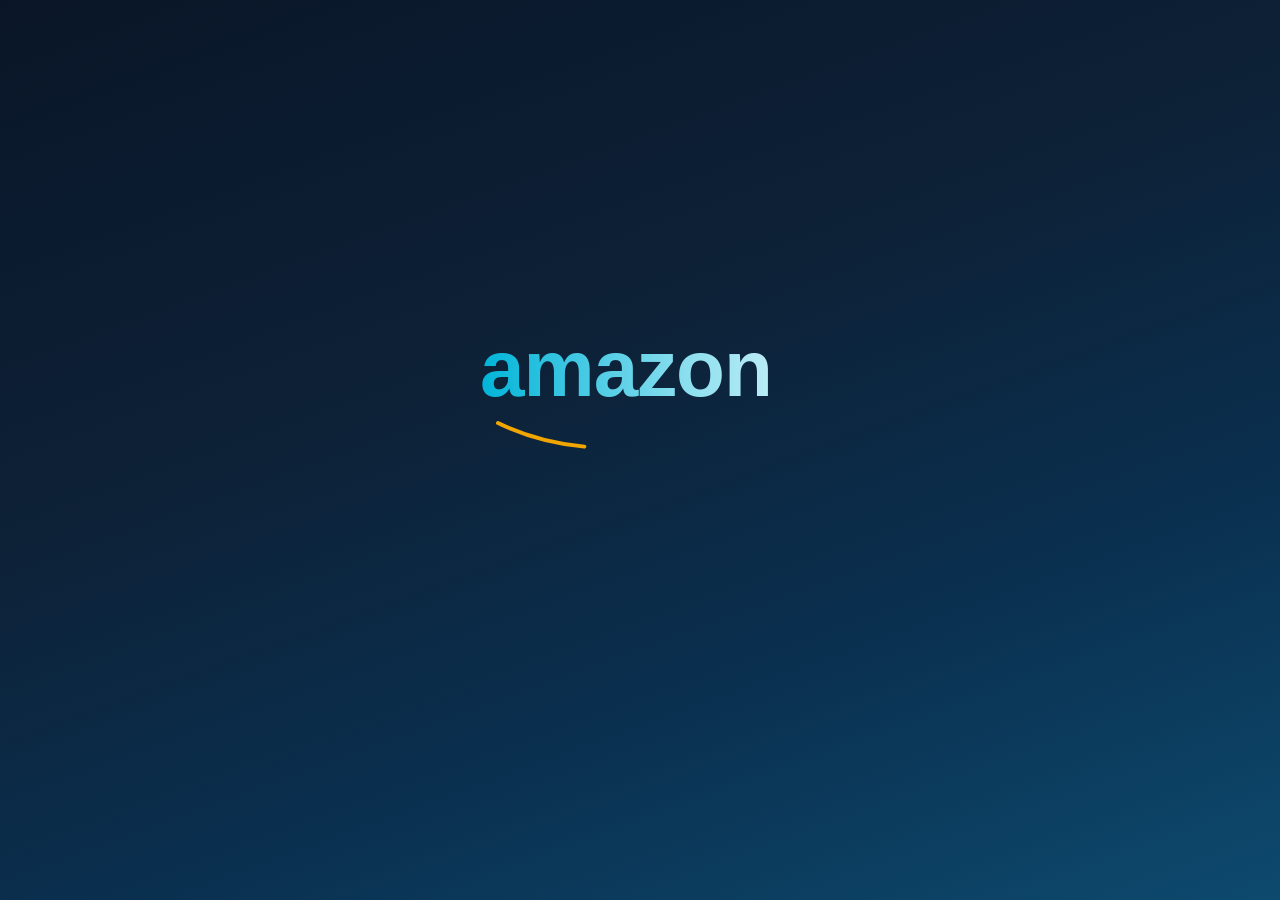
==== src/main/resources/templates/index.html @ 8004f673 "Jour 1 - page accueil logo anime" ====
<!DOCTYPE html>
<html xmlns:th="http://www.thymeleaf.org">
<head>
    <meta charset="UTF-8">
    <title>Amazon Prime</title>
    <style>
        * { margin: 0; padding: 0; box-sizing: border-box; }
        body {
            min-height: 100vh;
            background: linear-gradient(160deg, #0a1628 0%, #0d2137 40%, #0a3050 70%, #0d4a6e 100%);
            display: flex;
            flex-direction: column;
            align-items: center;
            justify-content: center;
            font-family: 'Helvetica Neue', Arial, sans-serif;
        }
        #brand {
            font-size: 80px;
            font-weight: 700;
            letter-spacing: -1px;
            background: linear-gradient(90deg, #00b4d8, #48cae4, #90e0ef, #caf0f8);
            -webkit-background-clip: text;
            -webkit-text-fill-color: transparent;
            opacity: 0;
            transition: opacity 0.4s;
        }
        #sub {
            font-size: 22px;
            font-weight: 300;
            letter-spacing: 8px;
            color: #48cae4;
            opacity: 0;
            margin-top: -6px;
            transition: opacity 0.4s;
        }
        #arc-svg { display: block; margin: 0 auto; overflow: visible; }
        #arc-path {
            stroke: #f0a500;
            stroke-width: 4;
            stroke-linecap: round;
            fill: none;
            stroke-dasharray: 320;
            stroke-dashoffset: 320;
        }
        #dot { fill: #f0a500; opacity: 0; }
        .highlight #brand {
            background: linear-gradient(90deg, #fff, #caf0f8, #fff);
            -webkit-background-clip: text;
            filter: brightness(1.4);
        }
        #nav {
            margin-top: 60px;
            display: flex;
            gap: 20px;
            opacity: 0;
            transition: opacity 0.6s;
        }
        #nav a {
            padding: 12px 32px;
            border-radius: 6px;
            text-decoration: none;
            font-size: 16px;
            font-weight: 500;
            transition: transform 0.2s;
        }
        #nav a:hover { transform: scale(1.05); }
        .btn-primary {
            background: #f0a500;
            color: #0a1628;
        }
        .btn-secondary {
            border: 1px solid #48cae4;
            color: #48cae4;
        }
    </style>
</head>
<body>
    <div id="logo-wrap">
        <div id="brand">amazon</div>
        <svg id="arc-svg" width="320" height="38" viewBox="0 0 320 38">
            <path id="arc-path" d="M 18 8 Q 80 38 160 32 Q 240 26 302 8"/>
            <circle id="dot" cx="302" cy="8" r="5"/>
        </svg>
        <div id="sub">prime video</div>
    </div>

    <div id="nav">
        <a href="/register" class="btn-primary">Commencer</a>
        <a href="/login" class="btn-secondary">Se connecter</a>
    </div>

    <script>
        const brand = document.getElementById('brand');
        const sub = document.getElementById('sub');
        const arc = document.getElementById('arc-path');
        const dot = document.getElementById('dot');
        const nav = document.getElementById('nav');
        const wrap = document.getElementById('logo-wrap');

        function playSnap() {
            try {
                const ctx = new (window.AudioContext || window.webkitAudioContext)();
                const buf = ctx.createBuffer(1, ctx.sampleRate * 0.12, ctx.sampleRate);
                const d = buf.getChannelData(0);
                for (let i = 0; i < d.length; i++) {
                    const t = i / ctx.sampleRate;
                    d[i] = (Math.random()*2-1) * Math.exp(-t*60) * (t < 0.005 ? t/0.005 : 1);
                }
                const src = ctx.createBufferSource();
                src.buffer = buf;
                const gain = ctx.createGain();
                gain.gain.setValueAtTime(0.6, 0);
                gain.gain.exponentialRampToValueAtTime(0.001, 0.12);
                src.connect(gain);
                gain.connect(ctx.destination);
                src.start();
            } catch(e) {}
        }

        function animate() {
            brand.style.opacity = '1';
            let start = null;
            const dur = 1600;
            function drawArc(ts) {
                if (!start) start = ts;
                const p = Math.min((ts - start) / dur, 1);
                const ease = p < 0.5 ? 2*p*p : -1+(4-2*p)*p;
                arc.style.strokeDashoffset = 320 * (1 - ease);
                if (p < 1) {
                    requestAnimationFrame(drawArc);
                } else {
                    arc.style.strokeDashoffset = 0;
                    dot.style.opacity = '1';
                    setTimeout(() => {
                        playSnap();
                        sub.style.opacity = '1';
                        nav.style.opacity = '1';
                        document.body.classList.add('highlight');
                        setTimeout(() => {
                            document.body.classList.remove('highlight');
                        }, 3000);
                    }, 200);
                }
            }
            requestAnimationFrame(drawArc);
        }

        setTimeout(animate, 600);
    </script>
</body>
</html>
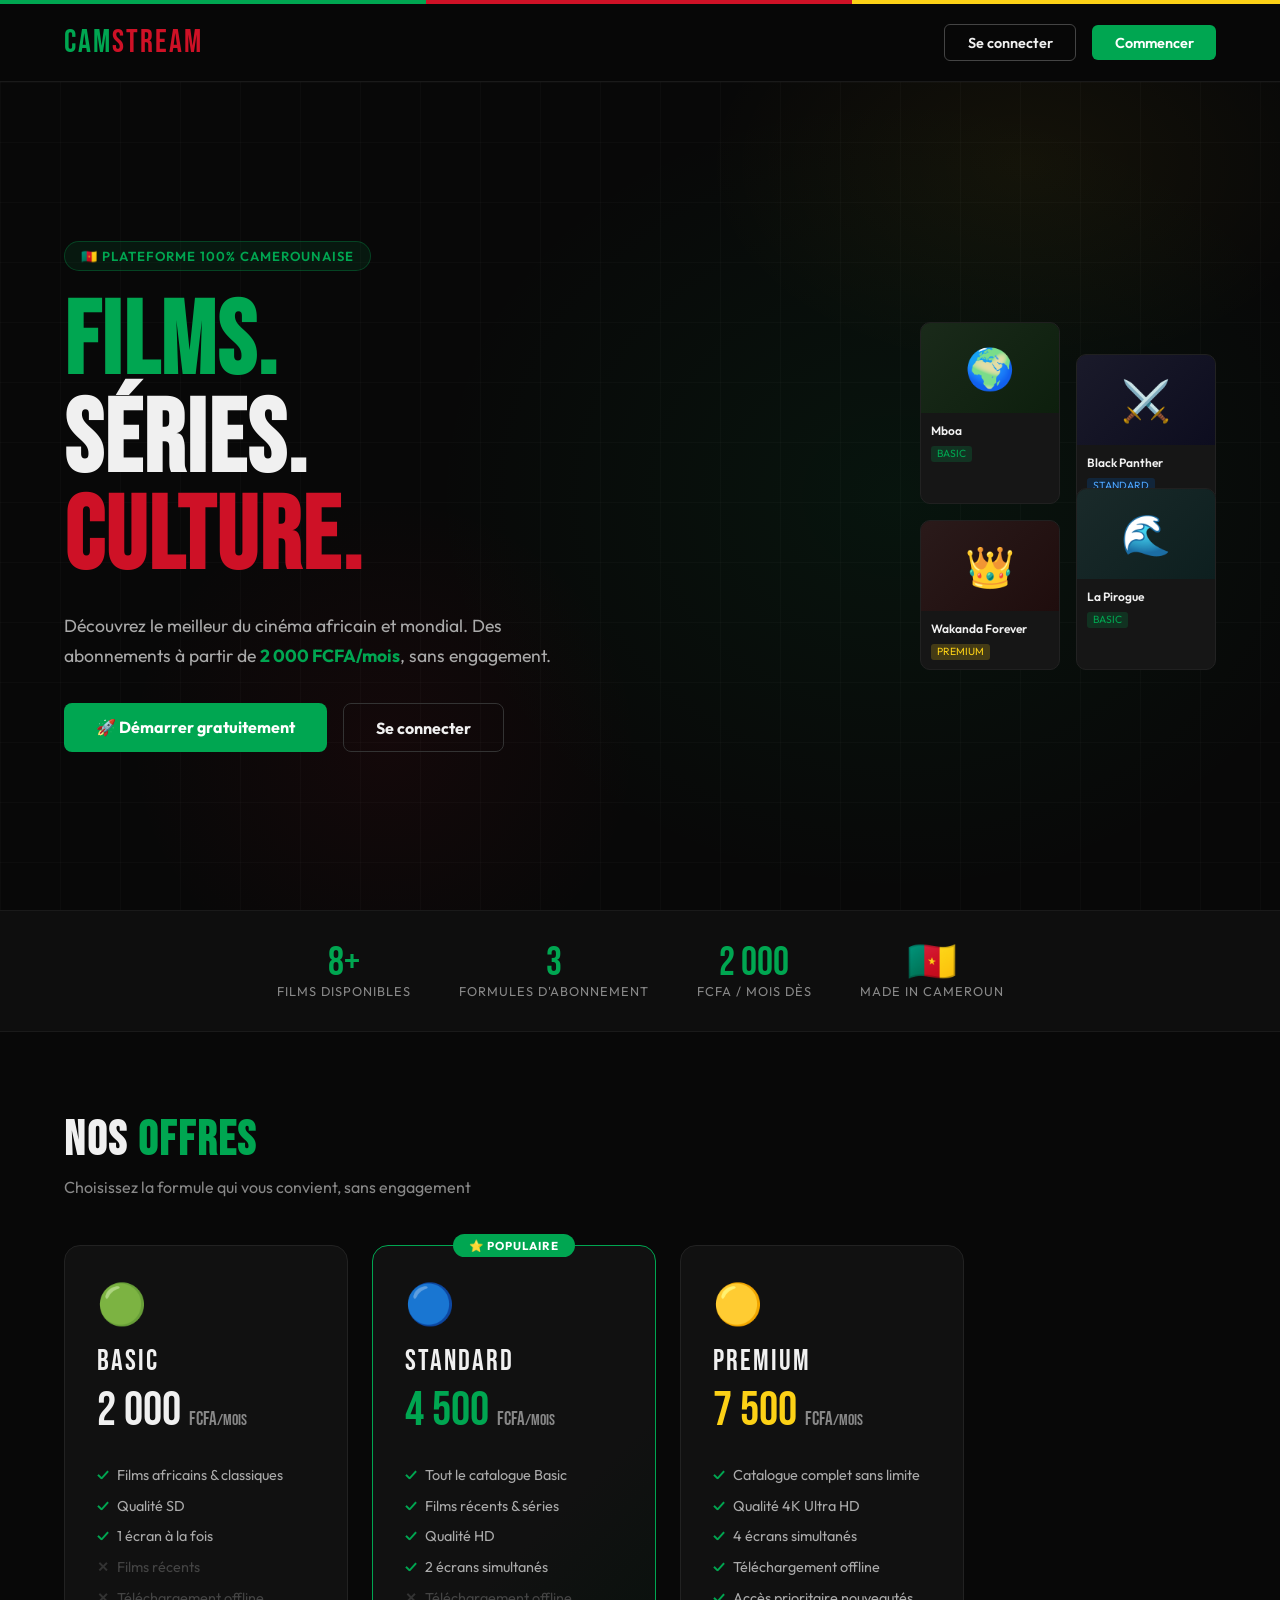
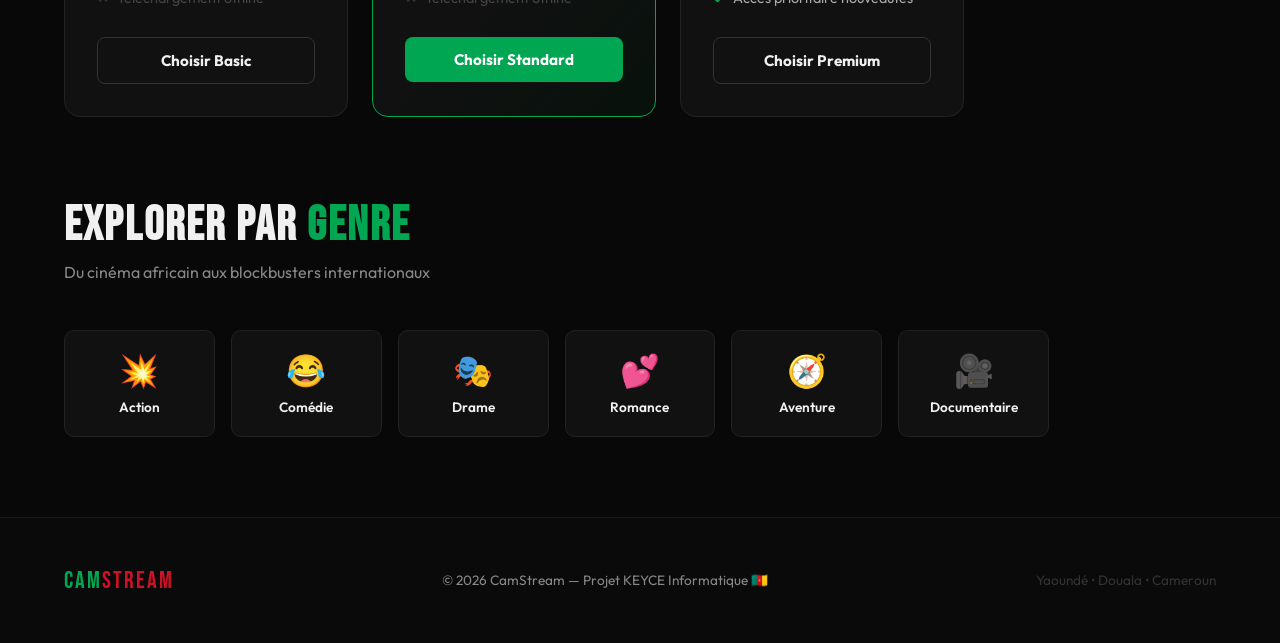
==== commit 6d4c53db: "Etape 7: index.html ameliorer" ====
--- a/src/main/resources/templates/index.html
+++ b/src/main/resources/templates/index.html
@@ -1,151 +1,530 @@
 <!DOCTYPE html>
-<html xmlns:th="http://www.thymeleaf.org">
+<html xmlns:th="http://www.thymeleaf.org" lang="fr">
 <head>
     <meta charset="UTF-8">
-    <title>Amazon Prime</title>
+    <meta name="viewport" content="width=device-width, initial-scale=1.0">
+    <title>CamStream — Le Streaming Camerounais</title>
+    <link href="https://fonts.googleapis.com/css2?family=Bebas+Neue&family=Outfit:wght@300;400;600;700&display=swap" rel="stylesheet">
     <style>
-        * { margin: 0; padding: 0; box-sizing: border-box; }
+        :root {
+            --vert:   #00a651;
+            --rouge:  #ce1126;
+            --jaune:  #fcd116;
+            --noir:   #080808;
+            --gris:   #111111;
+            --texte:  #f0f0f0;
+            --subtil: #888888;
+        }
+
+        * { margin:0; padding:0; box-sizing:border-box; }
+
         body {
-            min-height: 100vh;
-            background: linear-gradient(160deg, #0a1628 0%, #0d2137 40%, #0a3050 70%, #0d4a6e 100%);
-            display: flex;
-            flex-direction: column;
+            background: var(--noir);
+            color: var(--texte);
+            font-family: 'Outfit', sans-serif;
+            overflow-x: hidden;
+        }
+
+        /* ===== BARRE CAMEROUN EN HAUT ===== */
+        .flag-bar {
+            height: 4px;
+            background: linear-gradient(90deg, var(--vert) 33.3%, var(--rouge) 33.3%, var(--rouge) 66.6%, var(--jaune) 66.6%);
+        }
+
+        /* ===== NAVBAR ===== */
+        nav {
+            display: flex;
+            justify-content: space-between;
+            align-items: center;
+            padding: 1.2rem 5%;
+            background: rgba(8,8,8,0.95);
+            backdrop-filter: blur(10px);
+            position: sticky;
+            top: 0;
+            z-index: 100;
+            border-bottom: 1px solid #1a1a1a;
+        }
+        .logo {
+            font-family: 'Bebas Neue', sans-serif;
+            font-size: 2rem;
+            letter-spacing: 2px;
+            color: var(--texte);
+            text-decoration: none;
+        }
+        .logo span { color: var(--vert); }
+        .logo em { color: var(--rouge); font-style: normal; }
+        .nav-btns { display: flex; gap: 1rem; align-items: center; }
+        .btn {
+            padding: 0.55rem 1.4rem;
+            border-radius: 6px;
+            font-size: 0.9rem;
+            font-weight: 600;
+            text-decoration: none;
+            transition: all 0.2s;
+            cursor: pointer;
+            border: none;
+            font-family: 'Outfit', sans-serif;
+        }
+        .btn-outline {
+            border: 1.5px solid #444;
+            color: var(--texte);
+            background: transparent;
+        }
+        .btn-outline:hover { border-color: var(--vert); color: var(--vert); }
+        .btn-green {
+            background: var(--vert);
+            color: white;
+        }
+        .btn-green:hover { background: #00c060; transform: translateY(-1px); }
+
+        /* ===== HERO ===== */
+        .hero {
+            min-height: 92vh;
+            display: flex;
+            align-items: center;
+            padding: 4rem 5%;
+            position: relative;
+            overflow: hidden;
+        }
+        .hero-bg {
+            position: absolute;
+            inset: 0;
+            background:
+                radial-gradient(ellipse 60% 80% at 70% 50%, rgba(0,166,81,0.08) 0%, transparent 60%),
+                radial-gradient(ellipse 40% 60% at 30% 80%, rgba(206,17,38,0.06) 0%, transparent 50%),
+                radial-gradient(ellipse 50% 50% at 80% 10%, rgba(252,209,22,0.05) 0%, transparent 50%);
+        }
+        /* grille de fond subtile */
+        .hero-bg::after {
+            content: '';
+            position: absolute;
+            inset: 0;
+            background-image:
+                linear-gradient(rgba(255,255,255,0.02) 1px, transparent 1px),
+                linear-gradient(90deg, rgba(255,255,255,0.02) 1px, transparent 1px);
+            background-size: 60px 60px;
+        }
+        .hero-content {
+            position: relative;
+            z-index: 2;
+            max-width: 650px;
+        }
+        .hero-badge {
+            display: inline-flex;
+            align-items: center;
+            gap: 0.5rem;
+            background: rgba(0,166,81,0.1);
+            border: 1px solid rgba(0,166,81,0.3);
+            color: var(--vert);
+            padding: 0.4rem 1rem;
+            border-radius: 20px;
+            font-size: 0.82rem;
+            font-weight: 600;
+            letter-spacing: 1px;
+            text-transform: uppercase;
+            margin-bottom: 1.5rem;
+            animation: fadeUp 0.6s ease both;
+        }
+        .hero h1 {
+            font-family: 'Bebas Neue', sans-serif;
+            font-size: clamp(3.5rem, 8vw, 6.5rem);
+            line-height: 0.95;
+            letter-spacing: 2px;
+            margin-bottom: 1.5rem;
+            animation: fadeUp 0.6s 0.1s ease both;
+        }
+        .hero h1 .line-vert  { color: var(--vert); display: block; }
+        .hero h1 .line-blanc { color: var(--texte); display: block; }
+        .hero h1 .line-rouge { color: var(--rouge); display: block; }
+        .hero-desc {
+            font-size: 1.1rem;
+            color: #aaa;
+            line-height: 1.7;
+            margin-bottom: 2rem;
+            max-width: 500px;
+            animation: fadeUp 0.6s 0.2s ease both;
+        }
+        .hero-cta {
+            display: flex;
+            gap: 1rem;
+            flex-wrap: wrap;
+            animation: fadeUp 0.6s 0.3s ease both;
+        }
+        .btn-hero {
+            padding: 0.85rem 2rem;
+            font-size: 1rem;
+            font-weight: 700;
+            border-radius: 8px;
+            text-decoration: none;
+            transition: all 0.2s;
+            border: none;
+            cursor: pointer;
+            font-family: 'Outfit', sans-serif;
+        }
+        .btn-hero-primary {
+            background: var(--vert);
+            color: white;
+        }
+        .btn-hero-primary:hover { background: #00c060; transform: translateY(-2px); box-shadow: 0 8px 24px rgba(0,166,81,0.3); }
+        .btn-hero-secondary {
+            background: transparent;
+            color: var(--texte);
+            border: 1.5px solid #333;
+        }
+        .btn-hero-secondary:hover { border-color: #fff; transform: translateY(-2px); }
+
+        /* films flottants côté droit */
+        .hero-films {
+            position: absolute;
+            right: 5%;
+            top: 50%;
+            transform: translateY(-50%);
+            display: grid;
+            grid-template-columns: 1fr 1fr;
+            gap: 1rem;
+            z-index: 2;
+            animation: fadeLeft 0.8s 0.4s ease both;
+        }
+        @media (max-width: 900px) { .hero-films { display: none; } }
+        .mini-card {
+            width: 140px;
+            background: #161616;
+            border-radius: 10px;
+            overflow: hidden;
+            border: 1px solid #222;
+            transition: transform 0.2s;
+        }
+        .mini-card:hover { transform: scale(1.04); }
+        .mini-card:nth-child(2) { margin-top: 2rem; }
+        .mini-card:nth-child(4) { margin-top: -2rem; }
+        .mini-poster {
+            height: 90px;
+            display: flex;
             align-items: center;
             justify-content: center;
-            font-family: 'Helvetica Neue', Arial, sans-serif;
-        }
-        #brand {
-            font-size: 80px;
+            font-size: 2.5rem;
+        }
+        .mini-info { padding: 0.6rem; }
+        .mini-title { font-size: 0.75rem; font-weight: 600; margin-bottom: 0.2rem; white-space: nowrap; overflow: hidden; text-overflow: ellipsis; }
+        .mini-badge { font-size: 0.65rem; padding: 0.1rem 0.4rem; border-radius: 3px; display: inline-block; }
+        .badge-basic    { background: rgba(0,166,81,0.2);  color: var(--vert); }
+        .badge-standard { background: rgba(0,102,204,0.2); color: #4da6ff; }
+        .badge-premium  { background: rgba(252,209,22,0.2);color: var(--jaune); }
+
+        /* ===== STATS ===== */
+        .stats {
+            display: flex;
+            gap: 3rem;
+            padding: 2rem 5%;
+            background: #0e0e0e;
+            border-top: 1px solid #1a1a1a;
+            border-bottom: 1px solid #1a1a1a;
+            flex-wrap: wrap;
+            justify-content: center;
+        }
+        .stat { text-align: center; }
+        .stat-num {
+            font-family: 'Bebas Neue', sans-serif;
+            font-size: 2.5rem;
+            color: var(--vert);
+            line-height: 1;
+        }
+        .stat-label { font-size: 0.8rem; color: var(--subtil); text-transform: uppercase; letter-spacing: 1px; }
+
+        /* ===== OFFRES ===== */
+        .section { padding: 5rem 5%; }
+        .section-title {
+            font-family: 'Bebas Neue', sans-serif;
+            font-size: 3rem;
+            letter-spacing: 2px;
+            margin-bottom: 0.5rem;
+        }
+        .section-title span { color: var(--vert); }
+        .section-sub { color: var(--subtil); margin-bottom: 3rem; font-size: 1rem; }
+
+        .offres-grid {
+            display: grid;
+            grid-template-columns: repeat(auto-fit, minmax(260px, 1fr));
+            gap: 1.5rem;
+            max-width: 900px;
+        }
+        .offre-card {
+            background: #111;
+            border: 1px solid #222;
+            border-radius: 16px;
+            padding: 2rem;
+            position: relative;
+            transition: transform 0.2s, border-color 0.2s;
+        }
+        .offre-card:hover { transform: translateY(-6px); }
+        .offre-card.populaire {
+            border-color: var(--vert);
+            background: linear-gradient(135deg, #111 60%, rgba(0,166,81,0.06));
+        }
+        .pop-badge {
+            position: absolute;
+            top: -12px;
+            left: 50%;
+            transform: translateX(-50%);
+            background: var(--vert);
+            color: white;
+            font-size: 0.72rem;
             font-weight: 700;
-            letter-spacing: -1px;
-            background: linear-gradient(90deg, #00b4d8, #48cae4, #90e0ef, #caf0f8);
-            -webkit-background-clip: text;
-            -webkit-text-fill-color: transparent;
-            opacity: 0;
-            transition: opacity 0.4s;
-        }
-        #sub {
-            font-size: 22px;
-            font-weight: 300;
-            letter-spacing: 8px;
-            color: #48cae4;
-            opacity: 0;
-            margin-top: -6px;
-            transition: opacity 0.4s;
-        }
-        #arc-svg { display: block; margin: 0 auto; overflow: visible; }
-        #arc-path {
-            stroke: #f0a500;
-            stroke-width: 4;
-            stroke-linecap: round;
-            fill: none;
-            stroke-dasharray: 320;
-            stroke-dashoffset: 320;
-        }
-        #dot { fill: #f0a500; opacity: 0; }
-        .highlight #brand {
-            background: linear-gradient(90deg, #fff, #caf0f8, #fff);
-            -webkit-background-clip: text;
-            filter: brightness(1.4);
-        }
-        #nav {
-            margin-top: 60px;
-            display: flex;
-            gap: 20px;
-            opacity: 0;
-            transition: opacity 0.6s;
-        }
-        #nav a {
-            padding: 12px 32px;
-            border-radius: 6px;
+            padding: 0.25rem 1rem;
+            border-radius: 20px;
+            letter-spacing: 1px;
+            text-transform: uppercase;
+        }
+        .offre-icon { font-size: 2.5rem; margin-bottom: 1rem; }
+        .offre-nom { font-family: 'Bebas Neue', sans-serif; font-size: 1.8rem; letter-spacing: 2px; }
+        .offre-prix {
+            font-family: 'Bebas Neue', sans-serif;
+            font-size: 3rem;
+            line-height: 1;
+            margin: 0.5rem 0;
+        }
+        .offre-prix .devise { font-size: 1.2rem; color: var(--subtil); }
+        .offre-prix .periode { font-size: 1rem; color: var(--subtil); }
+        .offre-features { list-style: none; margin: 1.5rem 0; }
+        .offre-features li {
+            padding: 0.4rem 0;
+            color: #aaa;
+            font-size: 0.9rem;
+            display: flex;
+            align-items: center;
+            gap: 0.5rem;
+        }
+        .offre-features li::before { content: "✓"; color: var(--vert); font-weight: bold; }
+        .offre-features li.off { color: #444; }
+        .offre-features li.off::before { content: "✕"; color: #333; }
+        .offre-btn {
+            display: block;
+            text-align: center;
+            padding: 0.8rem;
+            border-radius: 8px;
             text-decoration: none;
-            font-size: 16px;
-            font-weight: 500;
-            transition: transform 0.2s;
-        }
-        #nav a:hover { transform: scale(1.05); }
-        .btn-primary {
-            background: #f0a500;
-            color: #0a1628;
-        }
-        .btn-secondary {
-            border: 1px solid #48cae4;
-            color: #48cae4;
+            font-weight: 700;
+            font-size: 0.95rem;
+            transition: all 0.2s;
+        }
+        .offre-btn-green { background: var(--vert); color: white; }
+        .offre-btn-green:hover { background: #00c060; }
+        .offre-btn-outline { border: 1.5px solid #333; color: var(--texte); }
+        .offre-btn-outline:hover { border-color: var(--vert); color: var(--vert); }
+
+        /* ===== GENRES ===== */
+        .genres { padding: 0 5% 5rem; }
+        .genres-grid {
+            display: grid;
+            grid-template-columns: repeat(auto-fill, minmax(140px, 1fr));
+            gap: 1rem;
+        }
+        .genre-pill {
+            background: #111;
+            border: 1px solid #222;
+            border-radius: 10px;
+            padding: 1.2rem;
+            text-align: center;
+            text-decoration: none;
+            color: var(--texte);
+            transition: all 0.2s;
+        }
+        .genre-pill:hover { border-color: var(--vert); background: rgba(0,166,81,0.08); }
+        .genre-pill .genre-icon { font-size: 2rem; display: block; margin-bottom: 0.4rem; }
+        .genre-pill .genre-nom  { font-size: 0.85rem; font-weight: 600; }
+
+        /* ===== FOOTER ===== */
+        footer {
+            background: #0a0a0a;
+            border-top: 1px solid #1a1a1a;
+            padding: 3rem 5%;
+            display: flex;
+            justify-content: space-between;
+            align-items: center;
+            flex-wrap: wrap;
+            gap: 1rem;
+        }
+        footer .logo { font-size: 1.5rem; }
+        footer p { color: var(--subtil); font-size: 0.85rem; }
+
+        /* ===== ANIMATIONS ===== */
+        @keyframes fadeUp {
+            from { opacity: 0; transform: translateY(24px); }
+            to   { opacity: 1; transform: translateY(0); }
+        }
+        @keyframes fadeLeft {
+            from { opacity: 0; transform: translateY(-50%) translateX(30px); }
+            to   { opacity: 1; transform: translateY(-50%) translateX(0); }
         }
     </style>
 </head>
 <body>
-    <div id="logo-wrap">
-        <div id="brand">amazon</div>
-        <svg id="arc-svg" width="320" height="38" viewBox="0 0 320 38">
-            <path id="arc-path" d="M 18 8 Q 80 38 160 32 Q 240 26 302 8"/>
-            <circle id="dot" cx="302" cy="8" r="5"/>
-        </svg>
-        <div id="sub">prime video</div>
-    </div>
-
-    <div id="nav">
-        <a href="/register" class="btn-primary">Commencer</a>
-        <a href="/login" class="btn-secondary">Se connecter</a>
-    </div>
-
-    <script>
-        const brand = document.getElementById('brand');
-        const sub = document.getElementById('sub');
-        const arc = document.getElementById('arc-path');
-        const dot = document.getElementById('dot');
-        const nav = document.getElementById('nav');
-        const wrap = document.getElementById('logo-wrap');
-
-        function playSnap() {
-            try {
-                const ctx = new (window.AudioContext || window.webkitAudioContext)();
-                const buf = ctx.createBuffer(1, ctx.sampleRate * 0.12, ctx.sampleRate);
-                const d = buf.getChannelData(0);
-                for (let i = 0; i < d.length; i++) {
-                    const t = i / ctx.sampleRate;
-                    d[i] = (Math.random()*2-1) * Math.exp(-t*60) * (t < 0.005 ? t/0.005 : 1);
-                }
-                const src = ctx.createBufferSource();
-                src.buffer = buf;
-                const gain = ctx.createGain();
-                gain.gain.setValueAtTime(0.6, 0);
-                gain.gain.exponentialRampToValueAtTime(0.001, 0.12);
-                src.connect(gain);
-                gain.connect(ctx.destination);
-                src.start();
-            } catch(e) {}
-        }
-
-        function animate() {
-            brand.style.opacity = '1';
-            let start = null;
-            const dur = 1600;
-            function drawArc(ts) {
-                if (!start) start = ts;
-                const p = Math.min((ts - start) / dur, 1);
-                const ease = p < 0.5 ? 2*p*p : -1+(4-2*p)*p;
-                arc.style.strokeDashoffset = 320 * (1 - ease);
-                if (p < 1) {
-                    requestAnimationFrame(drawArc);
-                } else {
-                    arc.style.strokeDashoffset = 0;
-                    dot.style.opacity = '1';
-                    setTimeout(() => {
-                        playSnap();
-                        sub.style.opacity = '1';
-                        nav.style.opacity = '1';
-                        document.body.classList.add('highlight');
-                        setTimeout(() => {
-                            document.body.classList.remove('highlight');
-                        }, 3000);
-                    }, 200);
-                }
-            }
-            requestAnimationFrame(drawArc);
-        }
-
-        setTimeout(animate, 600);
-    </script>
+
+<div class="flag-bar"></div>
+
+<!-- NAVBAR -->
+<nav>
+    <a class="logo" href="#"><span>Cam</span><em>Stream</em></a>
+    <div class="nav-btns">
+        <a href="/login"    class="btn btn-outline">Se connecter</a>
+        <a href="/register" class="btn btn-green">Commencer</a>
+    </div>
+</nav>
+
+<!-- HERO -->
+<section class="hero">
+    <div class="hero-bg"></div>
+    <div class="hero-content">
+        <div class="hero-badge">🇨🇲 Plateforme 100% Camerounaise</div>
+        <h1>
+            <span class="line-vert">Films.</span>
+            <span class="line-blanc">Séries.</span>
+            <span class="line-rouge">Culture.</span>
+        </h1>
+        <p class="hero-desc">
+            Découvrez le meilleur du cinéma africain et mondial. 
+            Des abonnements à partir de <strong style="color:var(--vert)">2 000 FCFA/mois</strong>, 
+            sans engagement.
+        </p>
+        <div class="hero-cta">
+            <a href="/register" class="btn-hero btn-hero-primary">🚀 Démarrer gratuitement</a>
+            <a href="/login"    class="btn-hero btn-hero-secondary">Se connecter</a>
+        </div>
+    </div>
+
+    <!-- Mini cards films -->
+    <div class="hero-films">
+        <div class="mini-card">
+            <div class="mini-poster" style="background:linear-gradient(135deg,#1a2a1a,#0d1f0d);">🌍</div>
+            <div class="mini-info">
+                <div class="mini-title">Mboa</div>
+                <span class="mini-badge badge-basic">BASIC</span>
+            </div>
+        </div>
+        <div class="mini-card">
+            <div class="mini-poster" style="background:linear-gradient(135deg,#1a1a2a,#0d0d1f);">⚔️</div>
+            <div class="mini-info">
+                <div class="mini-title">Black Panther</div>
+                <span class="mini-badge badge-standard">STANDARD</span>
+            </div>
+        </div>
+        <div class="mini-card">
+            <div class="mini-poster" style="background:linear-gradient(135deg,#2a1a1a,#1f0d0d);">👑</div>
+            <div class="mini-info">
+                <div class="mini-title">Wakanda Forever</div>
+                <span class="mini-badge badge-premium">PREMIUM</span>
+            </div>
+        </div>
+        <div class="mini-card">
+            <div class="mini-poster" style="background:linear-gradient(135deg,#1a2a2a,#0d1f1f);">🌊</div>
+            <div class="mini-info">
+                <div class="mini-title">La Pirogue</div>
+                <span class="mini-badge badge-basic">BASIC</span>
+            </div>
+        </div>
+    </div>
+</section>
+
+<!-- STATS -->
+<div class="stats">
+    <div class="stat">
+        <div class="stat-num">8+</div>
+        <div class="stat-label">Films disponibles</div>
+    </div>
+    <div class="stat">
+        <div class="stat-num">3</div>
+        <div class="stat-label">Formules d'abonnement</div>
+    </div>
+    <div class="stat">
+        <div class="stat-num">2 000</div>
+        <div class="stat-label">FCFA / mois dès</div>
+    </div>
+    <div class="stat">
+        <div class="stat-num">🇨🇲</div>
+        <div class="stat-label">Made in Cameroun</div>
+    </div>
+</div>
+
+<!-- OFFRES -->
+<section class="section">
+    <h2 class="section-title">Nos <span>Offres</span></h2>
+    <p class="section-sub">Choisissez la formule qui vous convient, sans engagement</p>
+
+    <div class="offres-grid">
+        <!-- BASIC -->
+        <div class="offre-card">
+            <div class="offre-icon">🟢</div>
+            <div class="offre-nom">Basic</div>
+            <div class="offre-prix">
+                2 000 <span class="devise">FCFA</span><span class="periode">/mois</span>
+            </div>
+            <ul class="offre-features">
+                <li>Films africains & classiques</li>
+                <li>Qualité SD</li>
+                <li>1 écran à la fois</li>
+                <li class="off">Films récents</li>
+                <li class="off">Téléchargement offline</li>
+            </ul>
+            <a href="/register" class="offre-btn offre-btn-outline">Choisir Basic</a>
+        </div>
+
+        <!-- STANDARD -->
+        <div class="offre-card populaire">
+            <div class="pop-badge">⭐ Populaire</div>
+            <div class="offre-icon">🔵</div>
+            <div class="offre-nom">Standard</div>
+            <div class="offre-prix" style="color:var(--vert)">
+                4 500 <span class="devise">FCFA</span><span class="periode">/mois</span>
+            </div>
+            <ul class="offre-features">
+                <li>Tout le catalogue Basic</li>
+                <li>Films récents & séries</li>
+                <li>Qualité HD</li>
+                <li>2 écrans simultanés</li>
+                <li class="off">Téléchargement offline</li>
+            </ul>
+            <a href="/register" class="offre-btn offre-btn-green">Choisir Standard</a>
+        </div>
+
+        <!-- PREMIUM -->
+        <div class="offre-card">
+            <div class="offre-icon">🟡</div>
+            <div class="offre-nom">Premium</div>
+            <div class="offre-prix" style="color:var(--jaune)">
+                7 500 <span class="devise">FCFA</span><span class="periode">/mois</span>
+            </div>
+            <ul class="offre-features">
+                <li>Catalogue complet sans limite</li>
+                <li>Qualité 4K Ultra HD</li>
+                <li>4 écrans simultanés</li>
+                <li>Téléchargement offline</li>
+                <li>Accès prioritaire nouveautés</li>
+            </ul>
+            <a href="/register" class="offre-btn offre-btn-outline">Choisir Premium</a>
+        </div>
+    </div>
+</section>
+
+<!-- GENRES -->
+<section class="genres">
+    <h2 class="section-title">Explorer par <span>Genre</span></h2>
+    <p class="section-sub">Du cinéma africain aux blockbusters internationaux</p>
+    <div class="genres-grid">
+        <a href="/login" class="genre-pill"><span class="genre-icon">💥</span><span class="genre-nom">Action</span></a>
+        <a href="/login" class="genre-pill"><span class="genre-icon">😂</span><span class="genre-nom">Comédie</span></a>
+        <a href="/login" class="genre-pill"><span class="genre-icon">🎭</span><span class="genre-nom">Drame</span></a>
+        <a href="/login" class="genre-pill"><span class="genre-icon">💕</span><span class="genre-nom">Romance</span></a>
+        <a href="/login" class="genre-pill"><span class="genre-icon">🧭</span><span class="genre-nom">Aventure</span></a>
+        <a href="/login" class="genre-pill"><span class="genre-icon">🎥</span><span class="genre-nom">Documentaire</span></a>
+    </div>
+</section>
+
+<!-- FOOTER -->
+<footer>
+    <a class="logo" href="#"><span>Cam</span><em>Stream</em></a>
+    <p>© 2026 CamStream — Projet KEYCE Informatique 🇨🇲</p>
+    <p style="color:#333;">Yaoundé • Douala • Cameroun</p>
+</footer>
+
 </body>
 </html>
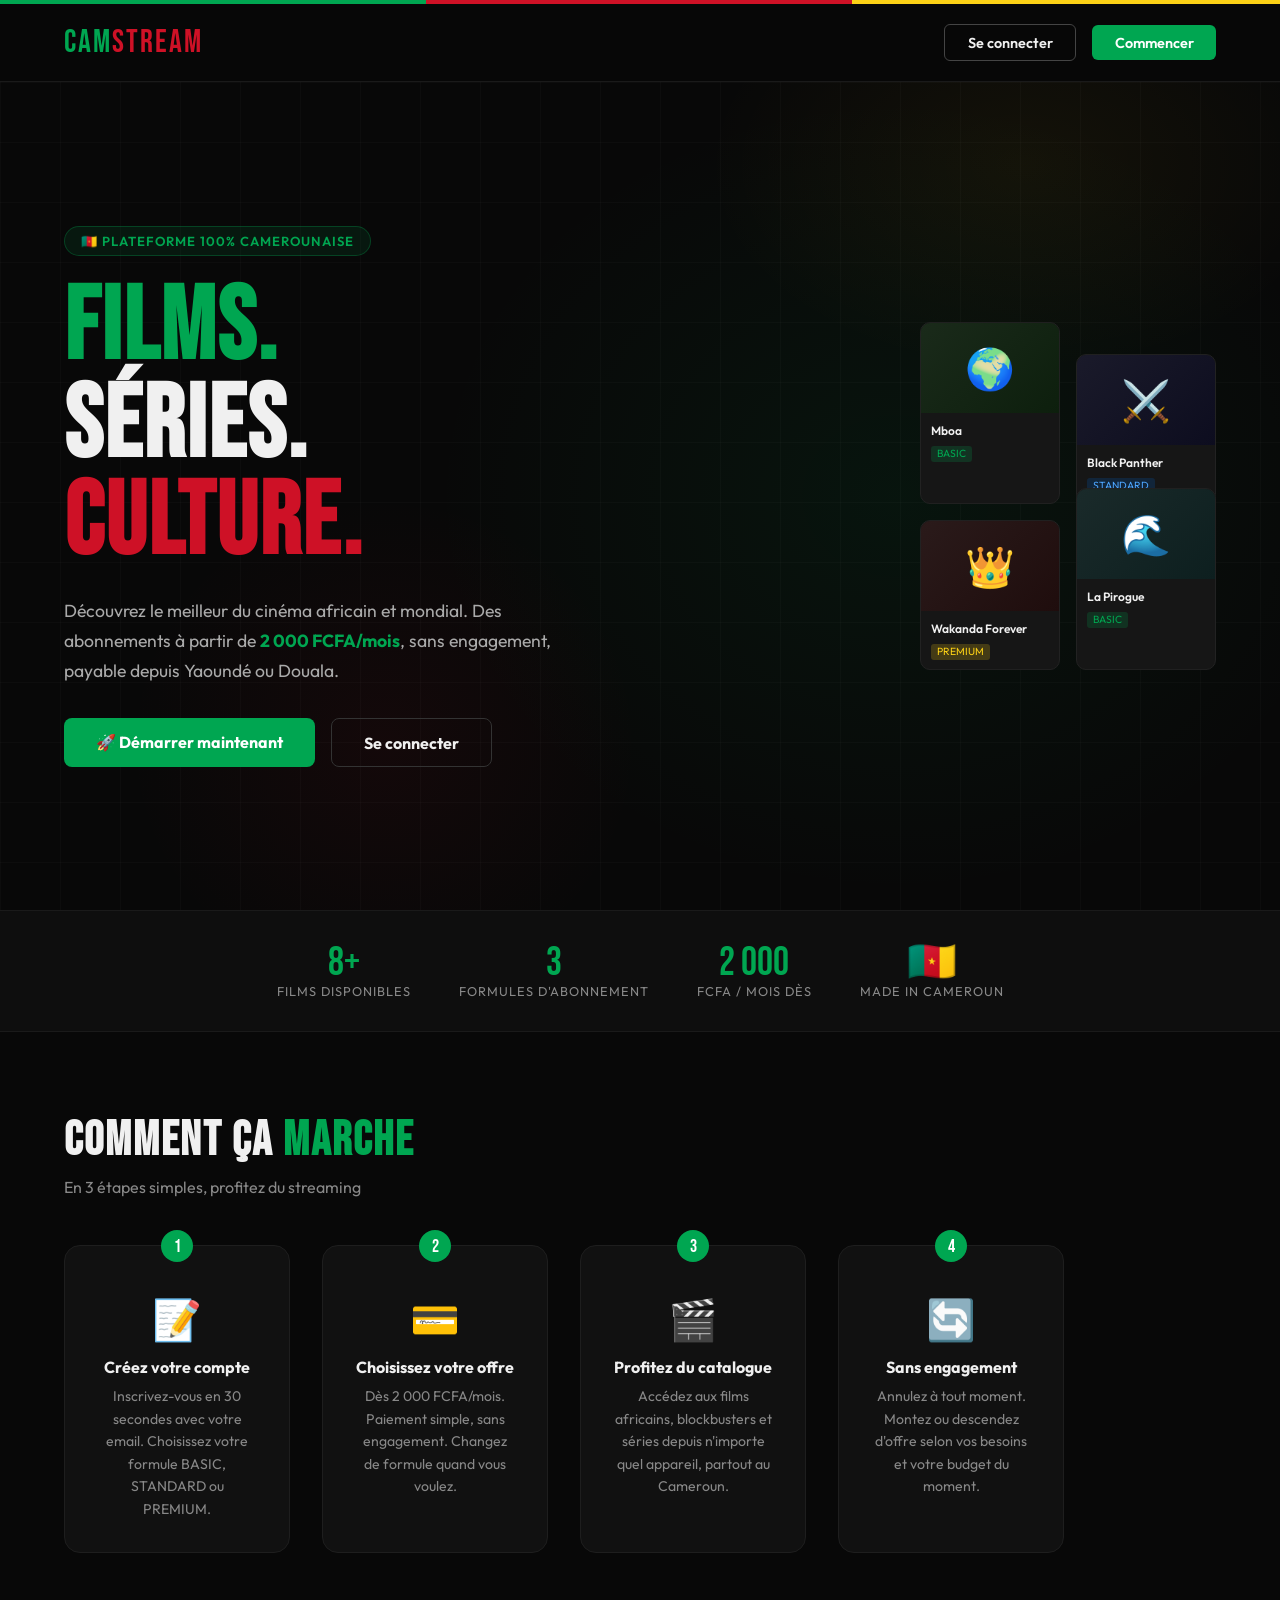
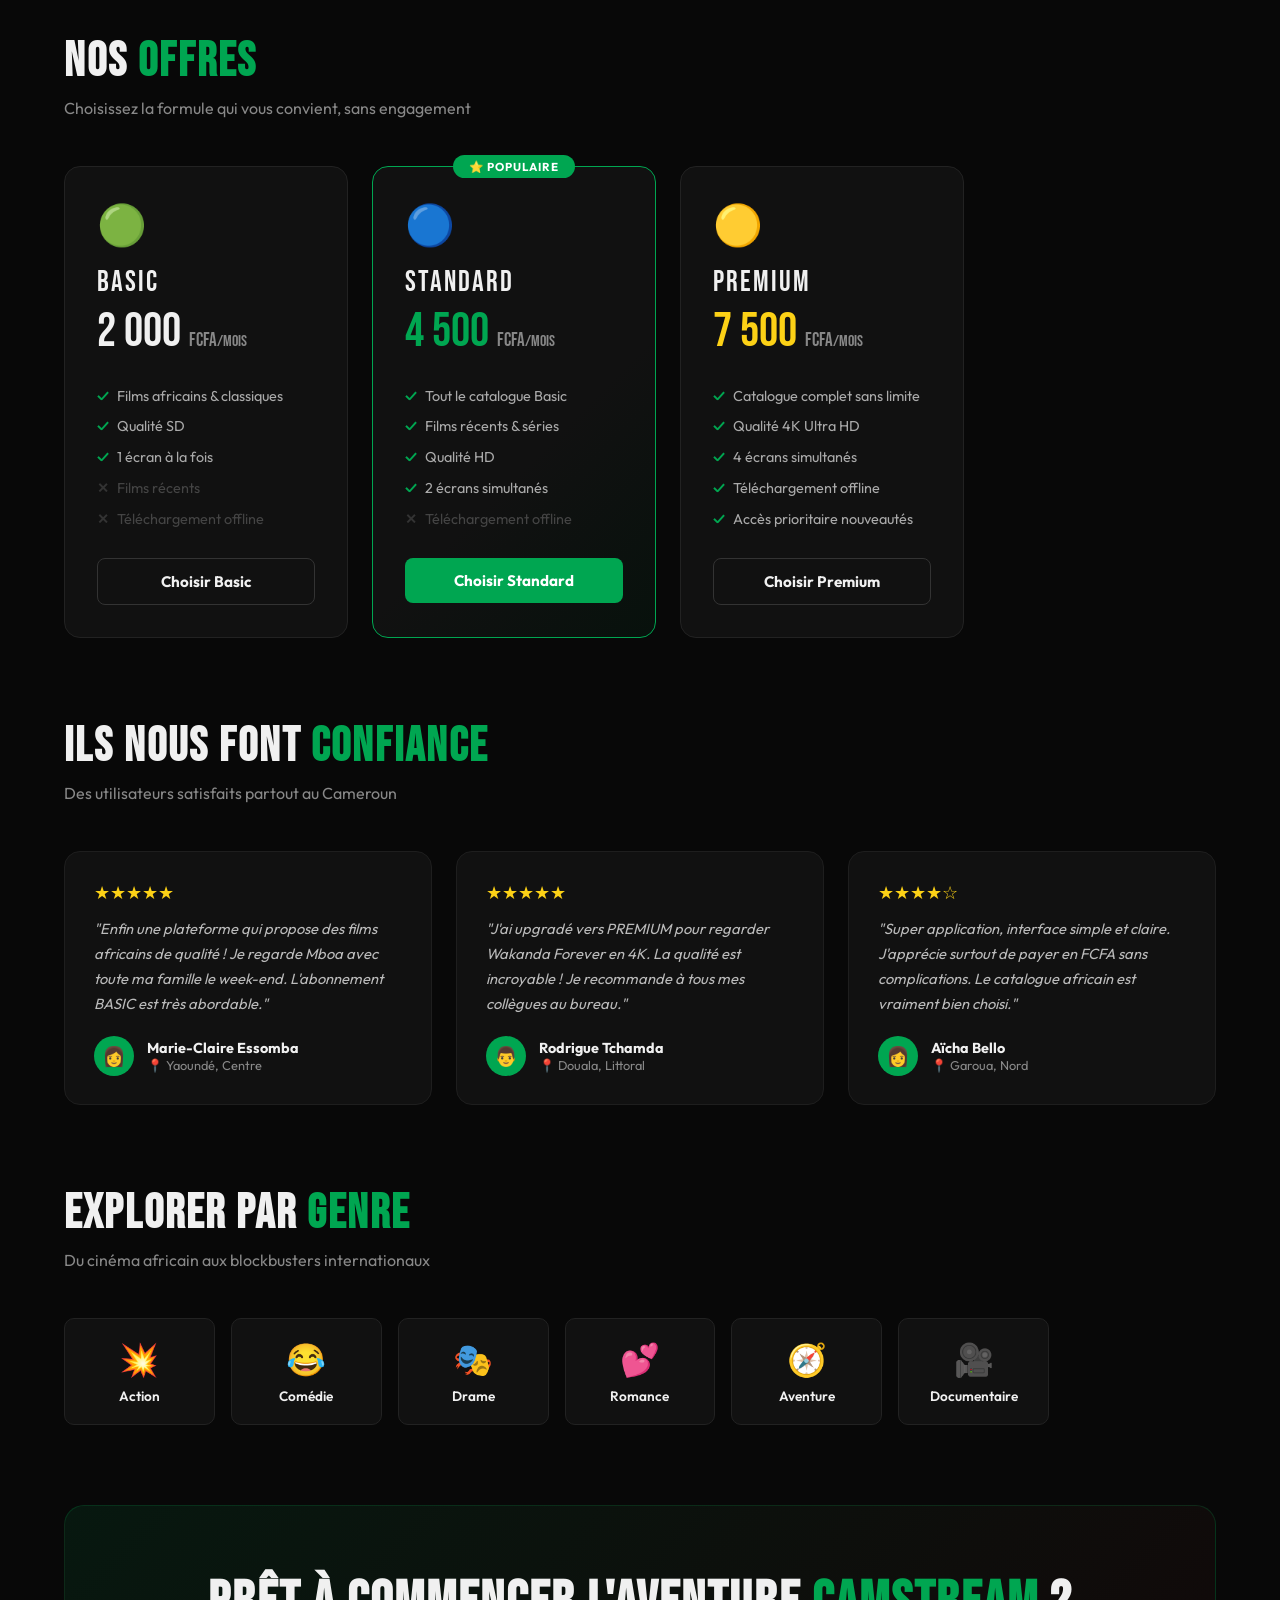
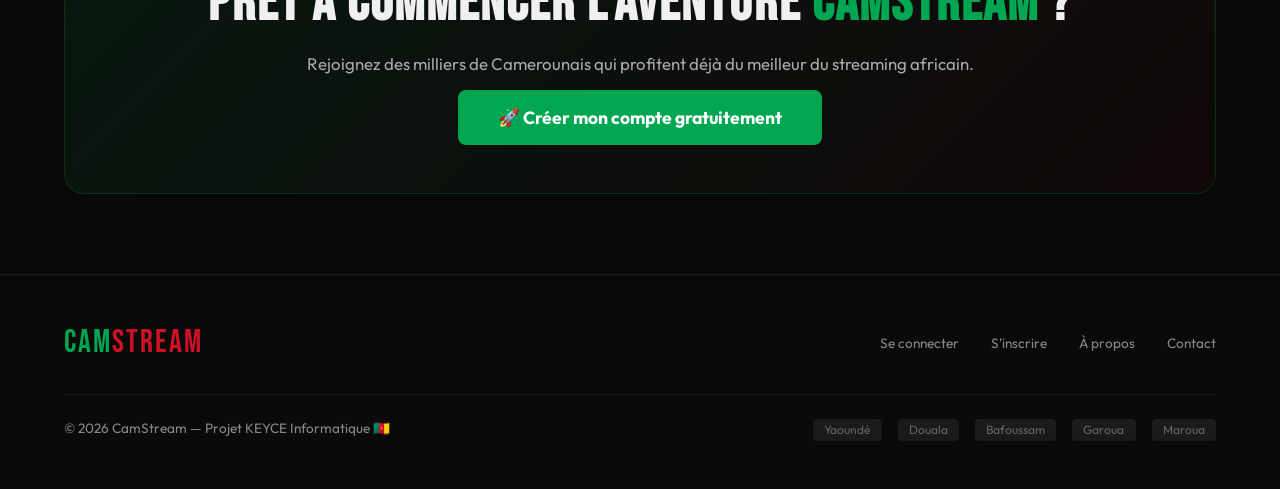
==== commit 0533f34c: "Amelioration page accueil : etapes, temoignages, footer camerounais" ====
--- a/src/main/resources/templates/index.html
+++ b/src/main/resources/templates/index.html
@@ -15,23 +15,19 @@
             --texte:  #f0f0f0;
             --subtil: #888888;
         }
-
         * { margin:0; padding:0; box-sizing:border-box; }
-
         body {
             background: var(--noir);
             color: var(--texte);
             font-family: 'Outfit', sans-serif;
             overflow-x: hidden;
         }
-
-        /* ===== BARRE CAMEROUN EN HAUT ===== */
         .flag-bar {
             height: 4px;
             background: linear-gradient(90deg, var(--vert) 33.3%, var(--rouge) 33.3%, var(--rouge) 66.6%, var(--jaune) 66.6%);
         }
 
-        /* ===== NAVBAR ===== */
+        /* NAVBAR */
         nav {
             display: flex;
             justify-content: space-between;
@@ -44,40 +40,17 @@
             z-index: 100;
             border-bottom: 1px solid #1a1a1a;
         }
-        .logo {
-            font-family: 'Bebas Neue', sans-serif;
-            font-size: 2rem;
-            letter-spacing: 2px;
-            color: var(--texte);
-            text-decoration: none;
-        }
-        .logo span { color: var(--vert); }
-        .logo em { color: var(--rouge); font-style: normal; }
-        .nav-btns { display: flex; gap: 1rem; align-items: center; }
-        .btn {
-            padding: 0.55rem 1.4rem;
-            border-radius: 6px;
-            font-size: 0.9rem;
-            font-weight: 600;
-            text-decoration: none;
-            transition: all 0.2s;
-            cursor: pointer;
-            border: none;
-            font-family: 'Outfit', sans-serif;
-        }
-        .btn-outline {
-            border: 1.5px solid #444;
-            color: var(--texte);
-            background: transparent;
-        }
-        .btn-outline:hover { border-color: var(--vert); color: var(--vert); }
-        .btn-green {
-            background: var(--vert);
-            color: white;
-        }
-        .btn-green:hover { background: #00c060; transform: translateY(-1px); }
-
-        /* ===== HERO ===== */
+        .logo { font-family:'Bebas Neue',sans-serif; font-size:2rem; letter-spacing:2px; color:var(--texte); text-decoration:none; }
+        .logo span { color:var(--vert); }
+        .logo em { color:var(--rouge); font-style:normal; }
+        .nav-btns { display:flex; gap:1rem; align-items:center; }
+        .btn { padding:.55rem 1.4rem; border-radius:6px; font-size:.9rem; font-weight:600; text-decoration:none; transition:all .2s; cursor:pointer; border:none; font-family:'Outfit',sans-serif; }
+        .btn-outline { border:1.5px solid #444; color:var(--texte); background:transparent; }
+        .btn-outline:hover { border-color:var(--vert); color:var(--vert); }
+        .btn-green { background:var(--vert); color:white; }
+        .btn-green:hover { background:#00c060; transform:translateY(-1px); }
+
+        /* HERO */
         .hero {
             min-height: 92vh;
             display: flex;
@@ -94,268 +67,148 @@
                 radial-gradient(ellipse 40% 60% at 30% 80%, rgba(206,17,38,0.06) 0%, transparent 50%),
                 radial-gradient(ellipse 50% 50% at 80% 10%, rgba(252,209,22,0.05) 0%, transparent 50%);
         }
-        /* grille de fond subtile */
         .hero-bg::after {
-            content: '';
-            position: absolute;
-            inset: 0;
-            background-image:
-                linear-gradient(rgba(255,255,255,0.02) 1px, transparent 1px),
-                linear-gradient(90deg, rgba(255,255,255,0.02) 1px, transparent 1px);
+            content:'';
+            position:absolute;
+            inset:0;
+            background-image: linear-gradient(rgba(255,255,255,0.02) 1px, transparent 1px), linear-gradient(90deg, rgba(255,255,255,0.02) 1px, transparent 1px);
             background-size: 60px 60px;
         }
-        .hero-content {
-            position: relative;
-            z-index: 2;
-            max-width: 650px;
-        }
+        .hero-content { position:relative; z-index:2; max-width:650px; }
         .hero-badge {
-            display: inline-flex;
-            align-items: center;
-            gap: 0.5rem;
-            background: rgba(0,166,81,0.1);
-            border: 1px solid rgba(0,166,81,0.3);
-            color: var(--vert);
-            padding: 0.4rem 1rem;
+            display:inline-flex; align-items:center; gap:.5rem;
+            background:rgba(0,166,81,0.1); border:1px solid rgba(0,166,81,0.3);
+            color:var(--vert); padding:.4rem 1rem; border-radius:20px;
+            font-size:.82rem; font-weight:600; letter-spacing:1px; text-transform:uppercase;
+            margin-bottom:1.5rem; animation:fadeUp .6s ease both;
+        }
+        .hero h1 {
+            font-family:'Bebas Neue',sans-serif;
+            font-size:clamp(3.5rem,8vw,6.5rem);
+            line-height:.95; letter-spacing:2px; margin-bottom:1.5rem;
+            animation:fadeUp .6s .1s ease both;
+        }
+        .hero h1 .line-vert  { color:var(--vert);  display:block; }
+        .hero h1 .line-blanc { color:var(--texte); display:block; }
+        .hero h1 .line-rouge { color:var(--rouge); display:block; }
+        .hero-desc { font-size:1.1rem; color:#aaa; line-height:1.7; margin-bottom:2rem; max-width:500px; animation:fadeUp .6s .2s ease both; }
+        .hero-cta { display:flex; gap:1rem; flex-wrap:wrap; animation:fadeUp .6s .3s ease both; }
+        .btn-hero { padding:.85rem 2rem; font-size:1rem; font-weight:700; border-radius:8px; text-decoration:none; transition:all .2s; border:none; cursor:pointer; font-family:'Outfit',sans-serif; }
+        .btn-hero-primary { background:var(--vert); color:white; }
+        .btn-hero-primary:hover { background:#00c060; transform:translateY(-2px); box-shadow:0 8px 24px rgba(0,166,81,.3); }
+        .btn-hero-secondary { background:transparent; color:var(--texte); border:1.5px solid #333; }
+        .btn-hero-secondary:hover { border-color:#fff; transform:translateY(-2px); }
+
+        /* MINI CARDS HERO */
+        .hero-films { position:absolute; right:5%; top:50%; transform:translateY(-50%); display:grid; grid-template-columns:1fr 1fr; gap:1rem; z-index:2; animation:fadeLeft .8s .4s ease both; }
+        @media(max-width:900px){ .hero-films{display:none;} }
+        .mini-card { width:140px; background:#161616; border-radius:10px; overflow:hidden; border:1px solid #222; transition:transform .2s; }
+        .mini-card:hover { transform:scale(1.04); }
+        .mini-card:nth-child(2){ margin-top:2rem; }
+        .mini-card:nth-child(4){ margin-top:-2rem; }
+        .mini-poster { height:90px; display:flex; align-items:center; justify-content:center; font-size:2.5rem; }
+        .mini-info { padding:.6rem; }
+        .mini-title { font-size:.75rem; font-weight:600; margin-bottom:.2rem; white-space:nowrap; overflow:hidden; text-overflow:ellipsis; }
+        .mini-badge { font-size:.65rem; padding:.1rem .4rem; border-radius:3px; display:inline-block; }
+        .badge-basic    { background:rgba(0,166,81,.2);  color:var(--vert); }
+        .badge-standard { background:rgba(0,102,204,.2); color:#4da6ff; }
+        .badge-premium  { background:rgba(252,209,22,.2);color:var(--jaune); }
+
+        /* STATS */
+        .stats { display:flex; gap:3rem; padding:2rem 5%; background:#0e0e0e; border-top:1px solid #1a1a1a; border-bottom:1px solid #1a1a1a; flex-wrap:wrap; justify-content:center; }
+        .stat { text-align:center; }
+        .stat-num { font-family:'Bebas Neue',sans-serif; font-size:2.5rem; color:var(--vert); line-height:1; }
+        .stat-label { font-size:.8rem; color:var(--subtil); text-transform:uppercase; letter-spacing:1px; }
+
+        /* COMMENT CA MARCHE */
+        .section { padding:5rem 5%; }
+        .section-title { font-family:'Bebas Neue',sans-serif; font-size:3rem; letter-spacing:2px; margin-bottom:.5rem; }
+        .section-title span { color:var(--vert); }
+        .section-sub { color:var(--subtil); margin-bottom:3rem; font-size:1rem; }
+
+        .etapes-grid { display:grid; grid-template-columns:repeat(auto-fit,minmax(220px,1fr)); gap:2rem; max-width:1000px; }
+        .etape-card {
+            background:#111; border:1px solid #1e1e1e; border-radius:16px;
+            padding:2rem; position:relative; text-align:center;
+            transition:transform .2s, border-color .2s;
+        }
+        .etape-card:hover { transform:translateY(-4px); border-color:#2a2a2a; }
+        .etape-num {
+            position:absolute; top:-16px; left:50%; transform:translateX(-50%);
+            width:32px; height:32px; background:var(--vert); border-radius:50%;
+            display:flex; align-items:center; justify-content:center;
+            font-family:'Bebas Neue',sans-serif; font-size:1.1rem; color:white;
+        }
+        .etape-icon { font-size:2.5rem; margin:1rem 0 .8rem; }
+        .etape-titre { font-weight:700; font-size:1rem; margin-bottom:.5rem; }
+        .etape-desc { color:var(--subtil); font-size:.88rem; line-height:1.6; }
+
+        /* OFFRES */
+        .offres-grid { display:grid; grid-template-columns:repeat(auto-fit,minmax(260px,1fr)); gap:1.5rem; max-width:900px; }
+        .offre-card { background:#111; border:1px solid #222; border-radius:16px; padding:2rem; position:relative; transition:transform .2s, border-color .2s; }
+        .offre-card:hover { transform:translateY(-6px); }
+        .offre-card.populaire { border-color:var(--vert); background:linear-gradient(135deg,#111 60%,rgba(0,166,81,.06)); }
+        .pop-badge { position:absolute; top:-12px; left:50%; transform:translateX(-50%); background:var(--vert); color:white; font-size:.72rem; font-weight:700; padding:.25rem 1rem; border-radius:20px; letter-spacing:1px; text-transform:uppercase; }
+        .offre-icon { font-size:2.5rem; margin-bottom:1rem; }
+        .offre-nom { font-family:'Bebas Neue',sans-serif; font-size:1.8rem; letter-spacing:2px; }
+        .offre-prix { font-family:'Bebas Neue',sans-serif; font-size:3rem; line-height:1; margin:.5rem 0; }
+        .offre-prix .devise { font-size:1.2rem; color:var(--subtil); }
+        .offre-prix .periode { font-size:1rem; color:var(--subtil); }
+        .offre-features { list-style:none; margin:1.5rem 0; }
+        .offre-features li { padding:.4rem 0; color:#aaa; font-size:.9rem; display:flex; align-items:center; gap:.5rem; }
+        .offre-features li::before { content:"✓"; color:var(--vert); font-weight:bold; }
+        .offre-features li.off { color:#444; }
+        .offre-features li.off::before { content:"✕"; color:#333; }
+        .offre-btn { display:block; text-align:center; padding:.8rem; border-radius:8px; text-decoration:none; font-weight:700; font-size:.95rem; transition:all .2s; }
+        .offre-btn-green { background:var(--vert); color:white; }
+        .offre-btn-green:hover { background:#00c060; }
+        .offre-btn-outline { border:1.5px solid #333; color:var(--texte); }
+        .offre-btn-outline:hover { border-color:var(--vert); color:var(--vert); }
+
+        /* TEMOIGNAGES */
+        .temoignages-grid { display:grid; grid-template-columns:repeat(auto-fit,minmax(280px,1fr)); gap:1.5rem; }
+        .temoignage-card { background:#111; border:1px solid #1e1e1e; border-radius:16px; padding:1.8rem; transition:transform .2s; }
+        .temoignage-card:hover { transform:translateY(-4px); border-color:#2a2a2a; }
+        .temoignage-stars { color:var(--jaune); font-size:1.1rem; margin-bottom:.8rem; }
+        .temoignage-texte { color:#bbb; font-size:.92rem; line-height:1.7; margin-bottom:1.2rem; font-style:italic; }
+        .temoignage-auteur { display:flex; align-items:center; gap:.8rem; }
+        .temoignage-avatar { width:40px; height:40px; border-radius:50%; background:var(--vert); display:flex; align-items:center; justify-content:center; font-size:1.2rem; flex-shrink:0; }
+        .temoignage-nom { font-weight:700; font-size:.9rem; }
+        .temoignage-ville { color:var(--subtil); font-size:.8rem; }
+
+        /* GENRES */
+        .genres { padding:0 5% 5rem; }
+        .genres-grid { display:grid; grid-template-columns:repeat(auto-fill,minmax(140px,1fr)); gap:1rem; }
+        .genre-pill { background:#111; border:1px solid #222; border-radius:10px; padding:1.2rem; text-align:center; text-decoration:none; color:var(--texte); transition:all .2s; }
+        .genre-pill:hover { border-color:var(--vert); background:rgba(0,166,81,.08); transform:translateY(-2px); }
+        .genre-pill .genre-icon { font-size:2rem; display:block; margin-bottom:.4rem; }
+        .genre-pill .genre-nom { font-size:.85rem; font-weight:600; }
+
+        /* CTA FINAL */
+        .cta-final {
+            margin: 0 5% 5rem;
+            background: linear-gradient(135deg, rgba(0,166,81,.1), rgba(206,17,38,.05));
+            border: 1px solid rgba(0,166,81,.2);
             border-radius: 20px;
-            font-size: 0.82rem;
-            font-weight: 600;
-            letter-spacing: 1px;
-            text-transform: uppercase;
-            margin-bottom: 1.5rem;
-            animation: fadeUp 0.6s ease both;
-        }
-        .hero h1 {
-            font-family: 'Bebas Neue', sans-serif;
-            font-size: clamp(3.5rem, 8vw, 6.5rem);
-            line-height: 0.95;
-            letter-spacing: 2px;
-            margin-bottom: 1.5rem;
-            animation: fadeUp 0.6s 0.1s ease both;
-        }
-        .hero h1 .line-vert  { color: var(--vert); display: block; }
-        .hero h1 .line-blanc { color: var(--texte); display: block; }
-        .hero h1 .line-rouge { color: var(--rouge); display: block; }
-        .hero-desc {
-            font-size: 1.1rem;
-            color: #aaa;
-            line-height: 1.7;
-            margin-bottom: 2rem;
-            max-width: 500px;
-            animation: fadeUp 0.6s 0.2s ease both;
-        }
-        .hero-cta {
-            display: flex;
-            gap: 1rem;
-            flex-wrap: wrap;
-            animation: fadeUp 0.6s 0.3s ease both;
-        }
-        .btn-hero {
-            padding: 0.85rem 2rem;
-            font-size: 1rem;
-            font-weight: 700;
-            border-radius: 8px;
-            text-decoration: none;
-            transition: all 0.2s;
-            border: none;
-            cursor: pointer;
-            font-family: 'Outfit', sans-serif;
-        }
-        .btn-hero-primary {
-            background: var(--vert);
-            color: white;
-        }
-        .btn-hero-primary:hover { background: #00c060; transform: translateY(-2px); box-shadow: 0 8px 24px rgba(0,166,81,0.3); }
-        .btn-hero-secondary {
-            background: transparent;
-            color: var(--texte);
-            border: 1.5px solid #333;
-        }
-        .btn-hero-secondary:hover { border-color: #fff; transform: translateY(-2px); }
-
-        /* films flottants côté droit */
-        .hero-films {
-            position: absolute;
-            right: 5%;
-            top: 50%;
-            transform: translateY(-50%);
-            display: grid;
-            grid-template-columns: 1fr 1fr;
-            gap: 1rem;
-            z-index: 2;
-            animation: fadeLeft 0.8s 0.4s ease both;
-        }
-        @media (max-width: 900px) { .hero-films { display: none; } }
-        .mini-card {
-            width: 140px;
-            background: #161616;
-            border-radius: 10px;
-            overflow: hidden;
-            border: 1px solid #222;
-            transition: transform 0.2s;
-        }
-        .mini-card:hover { transform: scale(1.04); }
-        .mini-card:nth-child(2) { margin-top: 2rem; }
-        .mini-card:nth-child(4) { margin-top: -2rem; }
-        .mini-poster {
-            height: 90px;
-            display: flex;
-            align-items: center;
-            justify-content: center;
-            font-size: 2.5rem;
-        }
-        .mini-info { padding: 0.6rem; }
-        .mini-title { font-size: 0.75rem; font-weight: 600; margin-bottom: 0.2rem; white-space: nowrap; overflow: hidden; text-overflow: ellipsis; }
-        .mini-badge { font-size: 0.65rem; padding: 0.1rem 0.4rem; border-radius: 3px; display: inline-block; }
-        .badge-basic    { background: rgba(0,166,81,0.2);  color: var(--vert); }
-        .badge-standard { background: rgba(0,102,204,0.2); color: #4da6ff; }
-        .badge-premium  { background: rgba(252,209,22,0.2);color: var(--jaune); }
-
-        /* ===== STATS ===== */
-        .stats {
-            display: flex;
-            gap: 3rem;
-            padding: 2rem 5%;
-            background: #0e0e0e;
-            border-top: 1px solid #1a1a1a;
-            border-bottom: 1px solid #1a1a1a;
-            flex-wrap: wrap;
-            justify-content: center;
-        }
-        .stat { text-align: center; }
-        .stat-num {
-            font-family: 'Bebas Neue', sans-serif;
-            font-size: 2.5rem;
-            color: var(--vert);
-            line-height: 1;
-        }
-        .stat-label { font-size: 0.8rem; color: var(--subtil); text-transform: uppercase; letter-spacing: 1px; }
-
-        /* ===== OFFRES ===== */
-        .section { padding: 5rem 5%; }
-        .section-title {
-            font-family: 'Bebas Neue', sans-serif;
-            font-size: 3rem;
-            letter-spacing: 2px;
-            margin-bottom: 0.5rem;
-        }
-        .section-title span { color: var(--vert); }
-        .section-sub { color: var(--subtil); margin-bottom: 3rem; font-size: 1rem; }
-
-        .offres-grid {
-            display: grid;
-            grid-template-columns: repeat(auto-fit, minmax(260px, 1fr));
-            gap: 1.5rem;
-            max-width: 900px;
-        }
-        .offre-card {
-            background: #111;
-            border: 1px solid #222;
-            border-radius: 16px;
-            padding: 2rem;
-            position: relative;
-            transition: transform 0.2s, border-color 0.2s;
-        }
-        .offre-card:hover { transform: translateY(-6px); }
-        .offre-card.populaire {
-            border-color: var(--vert);
-            background: linear-gradient(135deg, #111 60%, rgba(0,166,81,0.06));
-        }
-        .pop-badge {
-            position: absolute;
-            top: -12px;
-            left: 50%;
-            transform: translateX(-50%);
-            background: var(--vert);
-            color: white;
-            font-size: 0.72rem;
-            font-weight: 700;
-            padding: 0.25rem 1rem;
-            border-radius: 20px;
-            letter-spacing: 1px;
-            text-transform: uppercase;
-        }
-        .offre-icon { font-size: 2.5rem; margin-bottom: 1rem; }
-        .offre-nom { font-family: 'Bebas Neue', sans-serif; font-size: 1.8rem; letter-spacing: 2px; }
-        .offre-prix {
-            font-family: 'Bebas Neue', sans-serif;
-            font-size: 3rem;
-            line-height: 1;
-            margin: 0.5rem 0;
-        }
-        .offre-prix .devise { font-size: 1.2rem; color: var(--subtil); }
-        .offre-prix .periode { font-size: 1rem; color: var(--subtil); }
-        .offre-features { list-style: none; margin: 1.5rem 0; }
-        .offre-features li {
-            padding: 0.4rem 0;
-            color: #aaa;
-            font-size: 0.9rem;
-            display: flex;
-            align-items: center;
-            gap: 0.5rem;
-        }
-        .offre-features li::before { content: "✓"; color: var(--vert); font-weight: bold; }
-        .offre-features li.off { color: #444; }
-        .offre-features li.off::before { content: "✕"; color: #333; }
-        .offre-btn {
-            display: block;
+            padding: 4rem 3rem;
             text-align: center;
-            padding: 0.8rem;
-            border-radius: 8px;
-            text-decoration: none;
-            font-weight: 700;
-            font-size: 0.95rem;
-            transition: all 0.2s;
-        }
-        .offre-btn-green { background: var(--vert); color: white; }
-        .offre-btn-green:hover { background: #00c060; }
-        .offre-btn-outline { border: 1.5px solid #333; color: var(--texte); }
-        .offre-btn-outline:hover { border-color: var(--vert); color: var(--vert); }
-
-        /* ===== GENRES ===== */
-        .genres { padding: 0 5% 5rem; }
-        .genres-grid {
-            display: grid;
-            grid-template-columns: repeat(auto-fill, minmax(140px, 1fr));
-            gap: 1rem;
-        }
-        .genre-pill {
-            background: #111;
-            border: 1px solid #222;
-            border-radius: 10px;
-            padding: 1.2rem;
-            text-align: center;
-            text-decoration: none;
-            color: var(--texte);
-            transition: all 0.2s;
-        }
-        .genre-pill:hover { border-color: var(--vert); background: rgba(0,166,81,0.08); }
-        .genre-pill .genre-icon { font-size: 2rem; display: block; margin-bottom: 0.4rem; }
-        .genre-pill .genre-nom  { font-size: 0.85rem; font-weight: 600; }
-
-        /* ===== FOOTER ===== */
-        footer {
-            background: #0a0a0a;
-            border-top: 1px solid #1a1a1a;
-            padding: 3rem 5%;
-            display: flex;
-            justify-content: space-between;
-            align-items: center;
-            flex-wrap: wrap;
-            gap: 1rem;
-        }
-        footer .logo { font-size: 1.5rem; }
-        footer p { color: var(--subtil); font-size: 0.85rem; }
-
-        /* ===== ANIMATIONS ===== */
-        @keyframes fadeUp {
-            from { opacity: 0; transform: translateY(24px); }
-            to   { opacity: 1; transform: translateY(0); }
-        }
-        @keyframes fadeLeft {
-            from { opacity: 0; transform: translateY(-50%) translateX(30px); }
-            to   { opacity: 1; transform: translateY(-50%) translateX(0); }
-        }
+        }
+        .cta-final h2 { font-family:'Bebas Neue',sans-serif; font-size:clamp(2rem,5vw,3.5rem); letter-spacing:2px; margin-bottom:1rem; }
+        .cta-final p { color:#aaa; margin-bottom:2rem; font-size:1.05rem; }
+
+        /* FOOTER */
+        footer { background:#0a0a0a; border-top:1px solid #1a1a1a; padding:3rem 5%; }
+        .footer-content { display:flex; justify-content:space-between; align-items:center; flex-wrap:wrap; gap:1rem; margin-bottom:2rem; }
+        .footer-links { display:flex; gap:2rem; flex-wrap:wrap; }
+        .footer-links a { color:var(--subtil); text-decoration:none; font-size:.85rem; transition:color .2s; }
+        .footer-links a:hover { color:var(--vert); }
+        .footer-bottom { border-top:1px solid #1a1a1a; padding-top:1.5rem; display:flex; justify-content:space-between; flex-wrap:wrap; gap:1rem; }
+        footer p { color:var(--subtil); font-size:.85rem; }
+        .villes { display:flex; gap:1rem; flex-wrap:wrap; }
+        .ville-tag { background:#1a1a1a; color:#666; padding:.2rem .7rem; border-radius:4px; font-size:.75rem; }
+
+        @keyframes fadeUp { from{opacity:0;transform:translateY(24px)} to{opacity:1;transform:translateY(0)} }
+        @keyframes fadeLeft { from{opacity:0;transform:translateY(-50%) translateX(30px)} to{opacity:1;transform:translateY(-50%) translateX(0)} }
     </style>
 </head>
 <body>
@@ -366,8 +219,8 @@
 <nav>
     <a class="logo" href="#"><span>Cam</span><em>Stream</em></a>
     <div class="nav-btns">
-        <a href="/login"    class="btn btn-outline">Se connecter</a>
-        <a href="/register" class="btn btn-green">Commencer</a>
+        <a th:href="@{/login}"    class="btn btn-outline">Se connecter</a>
+        <a th:href="@{/register}" class="btn btn-green">Commencer</a>
     </div>
 </nav>
 
@@ -382,82 +235,84 @@
             <span class="line-rouge">Culture.</span>
         </h1>
         <p class="hero-desc">
-            Découvrez le meilleur du cinéma africain et mondial. 
-            Des abonnements à partir de <strong style="color:var(--vert)">2 000 FCFA/mois</strong>, 
-            sans engagement.
+            Découvrez le meilleur du cinéma africain et mondial.
+            Des abonnements à partir de <strong style="color:var(--vert)">2 000 FCFA/mois</strong>,
+            sans engagement, payable depuis Yaoundé ou Douala.
         </p>
         <div class="hero-cta">
-            <a href="/register" class="btn-hero btn-hero-primary">🚀 Démarrer gratuitement</a>
-            <a href="/login"    class="btn-hero btn-hero-secondary">Se connecter</a>
-        </div>
-    </div>
-
-    <!-- Mini cards films -->
+            <a th:href="@{/register}" class="btn-hero btn-hero-primary">🚀 Démarrer maintenant</a>
+            <a th:href="@{/login}"    class="btn-hero btn-hero-secondary">Se connecter</a>
+        </div>
+    </div>
     <div class="hero-films">
         <div class="mini-card">
             <div class="mini-poster" style="background:linear-gradient(135deg,#1a2a1a,#0d1f0d);">🌍</div>
-            <div class="mini-info">
-                <div class="mini-title">Mboa</div>
-                <span class="mini-badge badge-basic">BASIC</span>
-            </div>
+            <div class="mini-info"><div class="mini-title">Mboa</div><span class="mini-badge badge-basic">BASIC</span></div>
         </div>
         <div class="mini-card">
             <div class="mini-poster" style="background:linear-gradient(135deg,#1a1a2a,#0d0d1f);">⚔️</div>
-            <div class="mini-info">
-                <div class="mini-title">Black Panther</div>
-                <span class="mini-badge badge-standard">STANDARD</span>
-            </div>
+            <div class="mini-info"><div class="mini-title">Black Panther</div><span class="mini-badge badge-standard">STANDARD</span></div>
         </div>
         <div class="mini-card">
             <div class="mini-poster" style="background:linear-gradient(135deg,#2a1a1a,#1f0d0d);">👑</div>
-            <div class="mini-info">
-                <div class="mini-title">Wakanda Forever</div>
-                <span class="mini-badge badge-premium">PREMIUM</span>
-            </div>
+            <div class="mini-info"><div class="mini-title">Wakanda Forever</div><span class="mini-badge badge-premium">PREMIUM</span></div>
         </div>
         <div class="mini-card">
             <div class="mini-poster" style="background:linear-gradient(135deg,#1a2a2a,#0d1f1f);">🌊</div>
-            <div class="mini-info">
-                <div class="mini-title">La Pirogue</div>
-                <span class="mini-badge badge-basic">BASIC</span>
-            </div>
+            <div class="mini-info"><div class="mini-title">La Pirogue</div><span class="mini-badge badge-basic">BASIC</span></div>
         </div>
     </div>
 </section>
 
 <!-- STATS -->
 <div class="stats">
-    <div class="stat">
-        <div class="stat-num">8+</div>
-        <div class="stat-label">Films disponibles</div>
-    </div>
-    <div class="stat">
-        <div class="stat-num">3</div>
-        <div class="stat-label">Formules d'abonnement</div>
-    </div>
-    <div class="stat">
-        <div class="stat-num">2 000</div>
-        <div class="stat-label">FCFA / mois dès</div>
-    </div>
-    <div class="stat">
-        <div class="stat-num">🇨🇲</div>
-        <div class="stat-label">Made in Cameroun</div>
-    </div>
+    <div class="stat"><div class="stat-num">8+</div><div class="stat-label">Films disponibles</div></div>
+    <div class="stat"><div class="stat-num">3</div><div class="stat-label">Formules d'abonnement</div></div>
+    <div class="stat"><div class="stat-num">2 000</div><div class="stat-label">FCFA / mois dès</div></div>
+    <div class="stat"><div class="stat-num">🇨🇲</div><div class="stat-label">Made in Cameroun</div></div>
 </div>
 
+<!-- COMMENT CA MARCHE -->
+<section class="section">
+    <h2 class="section-title">Comment ça <span>marche</span></h2>
+    <p class="section-sub">En 3 étapes simples, profitez du streaming</p>
+    <div class="etapes-grid">
+        <div class="etape-card">
+            <div class="etape-num">1</div>
+            <div class="etape-icon">📝</div>
+            <div class="etape-titre">Créez votre compte</div>
+            <div class="etape-desc">Inscrivez-vous en 30 secondes avec votre email. Choisissez votre formule BASIC, STANDARD ou PREMIUM.</div>
+        </div>
+        <div class="etape-card">
+            <div class="etape-num">2</div>
+            <div class="etape-icon">💳</div>
+            <div class="etape-titre">Choisissez votre offre</div>
+            <div class="etape-desc">Dès 2 000 FCFA/mois. Paiement simple, sans engagement. Changez de formule quand vous voulez.</div>
+        </div>
+        <div class="etape-card">
+            <div class="etape-num">3</div>
+            <div class="etape-icon">🎬</div>
+            <div class="etape-titre">Profitez du catalogue</div>
+            <div class="etape-desc">Accédez aux films africains, blockbusters et séries depuis n'importe quel appareil, partout au Cameroun.</div>
+        </div>
+        <div class="etape-card">
+            <div class="etape-num">4</div>
+            <div class="etape-icon">🔄</div>
+            <div class="etape-titre">Sans engagement</div>
+            <div class="etape-desc">Annulez à tout moment. Montez ou descendez d'offre selon vos besoins et votre budget du moment.</div>
+        </div>
+    </div>
+</section>
+
 <!-- OFFRES -->
-<section class="section">
+<section class="section" style="padding-top:0">
     <h2 class="section-title">Nos <span>Offres</span></h2>
     <p class="section-sub">Choisissez la formule qui vous convient, sans engagement</p>
-
     <div class="offres-grid">
-        <!-- BASIC -->
         <div class="offre-card">
             <div class="offre-icon">🟢</div>
             <div class="offre-nom">Basic</div>
-            <div class="offre-prix">
-                2 000 <span class="devise">FCFA</span><span class="periode">/mois</span>
-            </div>
+            <div class="offre-prix">2 000 <span class="devise">FCFA</span><span class="periode">/mois</span></div>
             <ul class="offre-features">
                 <li>Films africains & classiques</li>
                 <li>Qualité SD</li>
@@ -465,17 +320,13 @@
                 <li class="off">Films récents</li>
                 <li class="off">Téléchargement offline</li>
             </ul>
-            <a href="/register" class="offre-btn offre-btn-outline">Choisir Basic</a>
-        </div>
-
-        <!-- STANDARD -->
+            <a th:href="@{/register}" class="offre-btn offre-btn-outline">Choisir Basic</a>
+        </div>
         <div class="offre-card populaire">
             <div class="pop-badge">⭐ Populaire</div>
             <div class="offre-icon">🔵</div>
             <div class="offre-nom">Standard</div>
-            <div class="offre-prix" style="color:var(--vert)">
-                4 500 <span class="devise">FCFA</span><span class="periode">/mois</span>
-            </div>
+            <div class="offre-prix" style="color:var(--vert)">4 500 <span class="devise">FCFA</span><span class="periode">/mois</span></div>
             <ul class="offre-features">
                 <li>Tout le catalogue Basic</li>
                 <li>Films récents & séries</li>
@@ -483,16 +334,12 @@
                 <li>2 écrans simultanés</li>
                 <li class="off">Téléchargement offline</li>
             </ul>
-            <a href="/register" class="offre-btn offre-btn-green">Choisir Standard</a>
-        </div>
-
-        <!-- PREMIUM -->
+            <a th:href="@{/register}" class="offre-btn offre-btn-green">Choisir Standard</a>
+        </div>
         <div class="offre-card">
             <div class="offre-icon">🟡</div>
             <div class="offre-nom">Premium</div>
-            <div class="offre-prix" style="color:var(--jaune)">
-                7 500 <span class="devise">FCFA</span><span class="periode">/mois</span>
-            </div>
+            <div class="offre-prix" style="color:var(--jaune)">7 500 <span class="devise">FCFA</span><span class="periode">/mois</span></div>
             <ul class="offre-features">
                 <li>Catalogue complet sans limite</li>
                 <li>Qualité 4K Ultra HD</li>
@@ -500,7 +347,39 @@
                 <li>Téléchargement offline</li>
                 <li>Accès prioritaire nouveautés</li>
             </ul>
-            <a href="/register" class="offre-btn offre-btn-outline">Choisir Premium</a>
+            <a th:href="@{/register}" class="offre-btn offre-btn-outline">Choisir Premium</a>
+        </div>
+    </div>
+</section>
+
+<!-- TEMOIGNAGES -->
+<section class="section" style="padding-top:0">
+    <h2 class="section-title">Ils nous font <span>confiance</span></h2>
+    <p class="section-sub">Des utilisateurs satisfaits partout au Cameroun</p>
+    <div class="temoignages-grid">
+        <div class="temoignage-card">
+            <div class="temoignage-stars">★★★★★</div>
+            <p class="temoignage-texte">"Enfin une plateforme qui propose des films africains de qualité ! Je regarde Mboa avec toute ma famille le week-end. L'abonnement BASIC est très abordable."</p>
+            <div class="temoignage-auteur">
+                <div class="temoignage-avatar">👩</div>
+                <div><div class="temoignage-nom">Marie-Claire Essomba</div><div class="temoignage-ville">📍 Yaoundé, Centre</div></div>
+            </div>
+        </div>
+        <div class="temoignage-card">
+            <div class="temoignage-stars">★★★★★</div>
+            <p class="temoignage-texte">"J'ai upgradé vers PREMIUM pour regarder Wakanda Forever en 4K. La qualité est incroyable ! Je recommande à tous mes collègues au bureau."</p>
+            <div class="temoignage-auteur">
+                <div class="temoignage-avatar">👨</div>
+                <div><div class="temoignage-nom">Rodrigue Tchamda</div><div class="temoignage-ville">📍 Douala, Littoral</div></div>
+            </div>
+        </div>
+        <div class="temoignage-card">
+            <div class="temoignage-stars">★★★★☆</div>
+            <p class="temoignage-texte">"Super application, interface simple et claire. J'apprécie surtout de payer en FCFA sans complications. Le catalogue africain est vraiment bien choisi."</p>
+            <div class="temoignage-auteur">
+                <div class="temoignage-avatar">👩</div>
+                <div><div class="temoignage-nom">Aïcha Bello</div><div class="temoignage-ville">📍 Garoua, Nord</div></div>
+            </div>
         </div>
     </div>
 </section>
@@ -510,20 +389,45 @@
     <h2 class="section-title">Explorer par <span>Genre</span></h2>
     <p class="section-sub">Du cinéma africain aux blockbusters internationaux</p>
     <div class="genres-grid">
-        <a href="/login" class="genre-pill"><span class="genre-icon">💥</span><span class="genre-nom">Action</span></a>
-        <a href="/login" class="genre-pill"><span class="genre-icon">😂</span><span class="genre-nom">Comédie</span></a>
-        <a href="/login" class="genre-pill"><span class="genre-icon">🎭</span><span class="genre-nom">Drame</span></a>
-        <a href="/login" class="genre-pill"><span class="genre-icon">💕</span><span class="genre-nom">Romance</span></a>
-        <a href="/login" class="genre-pill"><span class="genre-icon">🧭</span><span class="genre-nom">Aventure</span></a>
-        <a href="/login" class="genre-pill"><span class="genre-icon">🎥</span><span class="genre-nom">Documentaire</span></a>
+        <a th:href="@{/login}" class="genre-pill"><span class="genre-icon">💥</span><span class="genre-nom">Action</span></a>
+        <a th:href="@{/login}" class="genre-pill"><span class="genre-icon">😂</span><span class="genre-nom">Comédie</span></a>
+        <a th:href="@{/login}" class="genre-pill"><span class="genre-icon">🎭</span><span class="genre-nom">Drame</span></a>
+        <a th:href="@{/login}" class="genre-pill"><span class="genre-icon">💕</span><span class="genre-nom">Romance</span></a>
+        <a th:href="@{/login}" class="genre-pill"><span class="genre-icon">🧭</span><span class="genre-nom">Aventure</span></a>
+        <a th:href="@{/login}" class="genre-pill"><span class="genre-icon">🎥</span><span class="genre-nom">Documentaire</span></a>
     </div>
 </section>
+
+<!-- CTA FINAL -->
+<div class="cta-final">
+    <h2>Prêt à commencer l'aventure <span style="color:var(--vert)">CamStream</span> ?</h2>
+    <p>Rejoignez des milliers de Camerounais qui profitent déjà du meilleur du streaming africain.</p>
+    <a th:href="@{/register}" class="btn-hero btn-hero-primary" style="font-size:1.1rem; padding:1rem 2.5rem;">
+        🚀 Créer mon compte gratuitement
+    </a>
+</div>
 
 <!-- FOOTER -->
 <footer>
-    <a class="logo" href="#"><span>Cam</span><em>Stream</em></a>
-    <p>© 2026 CamStream — Projet KEYCE Informatique 🇨🇲</p>
-    <p style="color:#333;">Yaoundé • Douala • Cameroun</p>
+    <div class="footer-content">
+        <a class="logo" href="#"><span>Cam</span><em>Stream</em></a>
+        <div class="footer-links">
+            <a th:href="@{/login}">Se connecter</a>
+            <a th:href="@{/register}">S'inscrire</a>
+            <a href="#">À propos</a>
+            <a href="#">Contact</a>
+        </div>
+    </div>
+    <div class="footer-bottom">
+        <p>© 2026 CamStream — Projet KEYCE Informatique 🇨🇲</p>
+        <div class="villes">
+            <span class="ville-tag">Yaoundé</span>
+            <span class="ville-tag">Douala</span>
+            <span class="ville-tag">Bafoussam</span>
+            <span class="ville-tag">Garoua</span>
+            <span class="ville-tag">Maroua</span>
+        </div>
+    </div>
 </footer>
 
 </body>
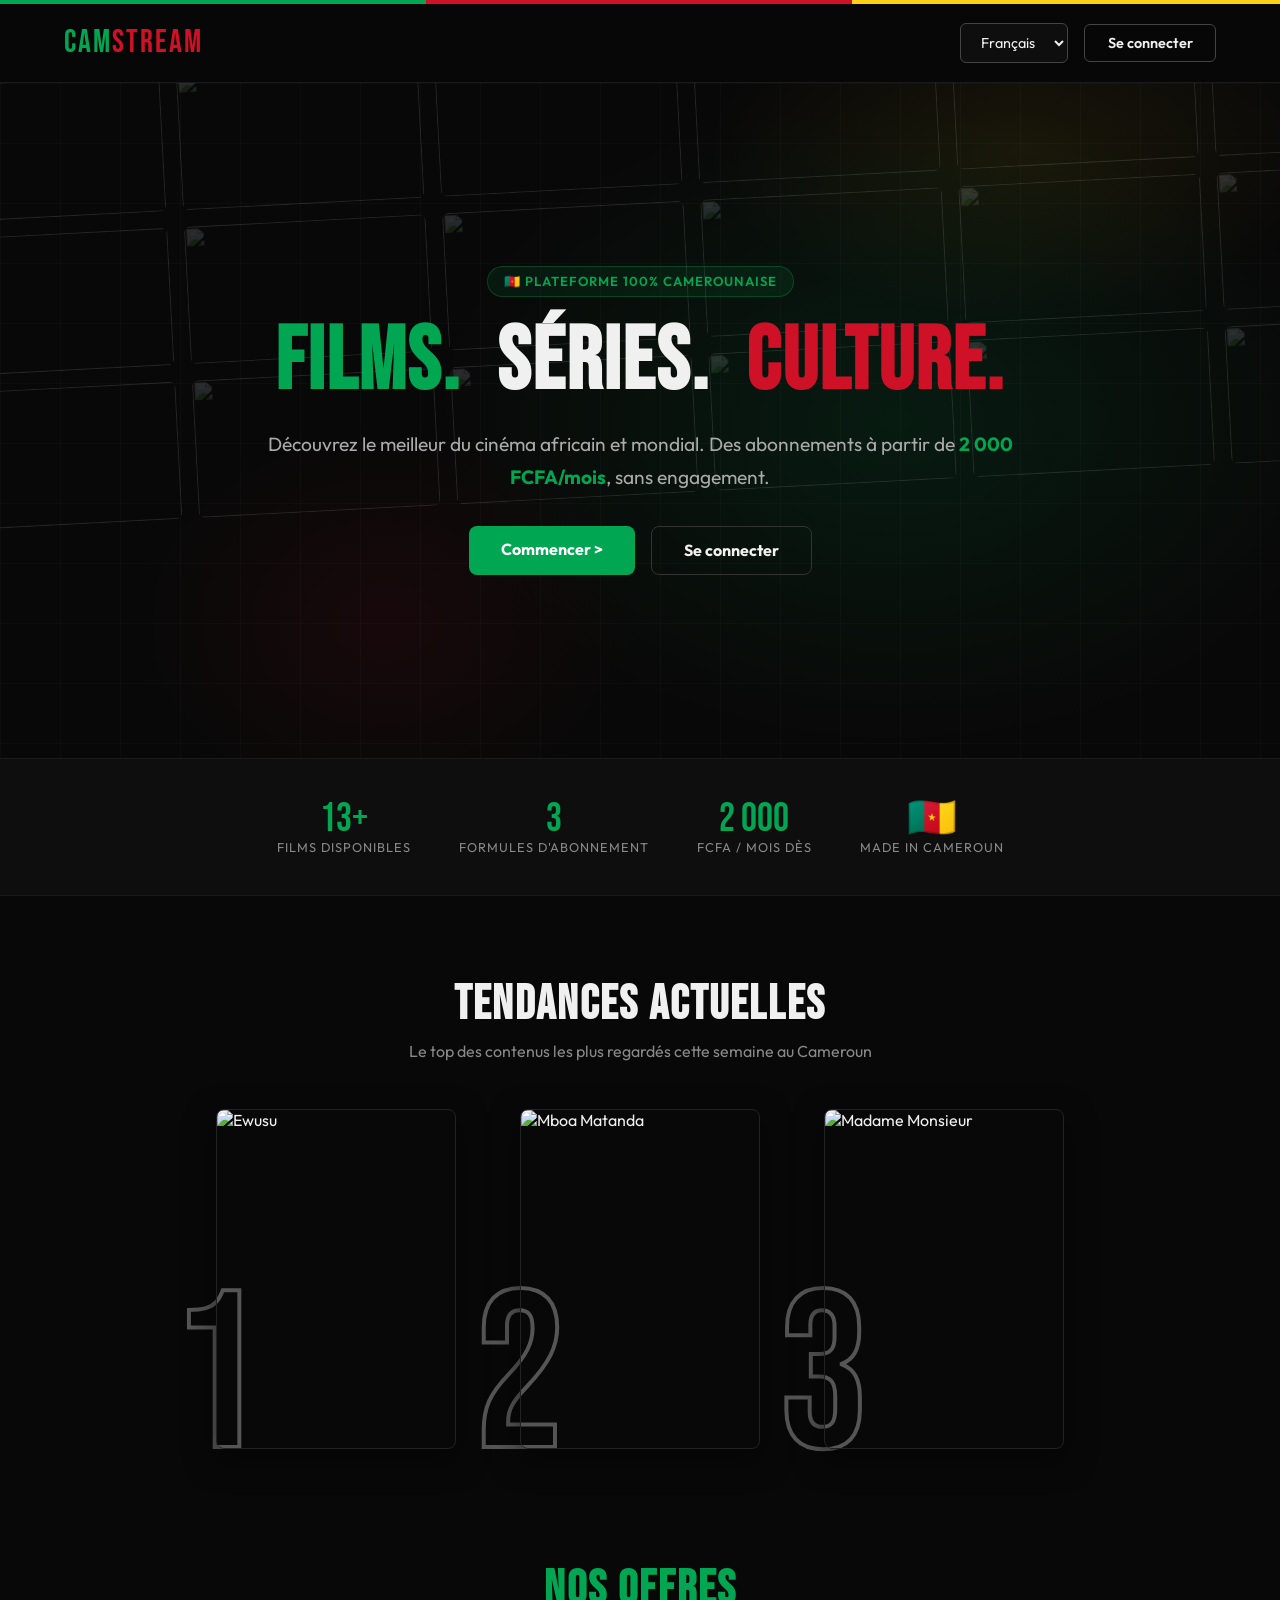
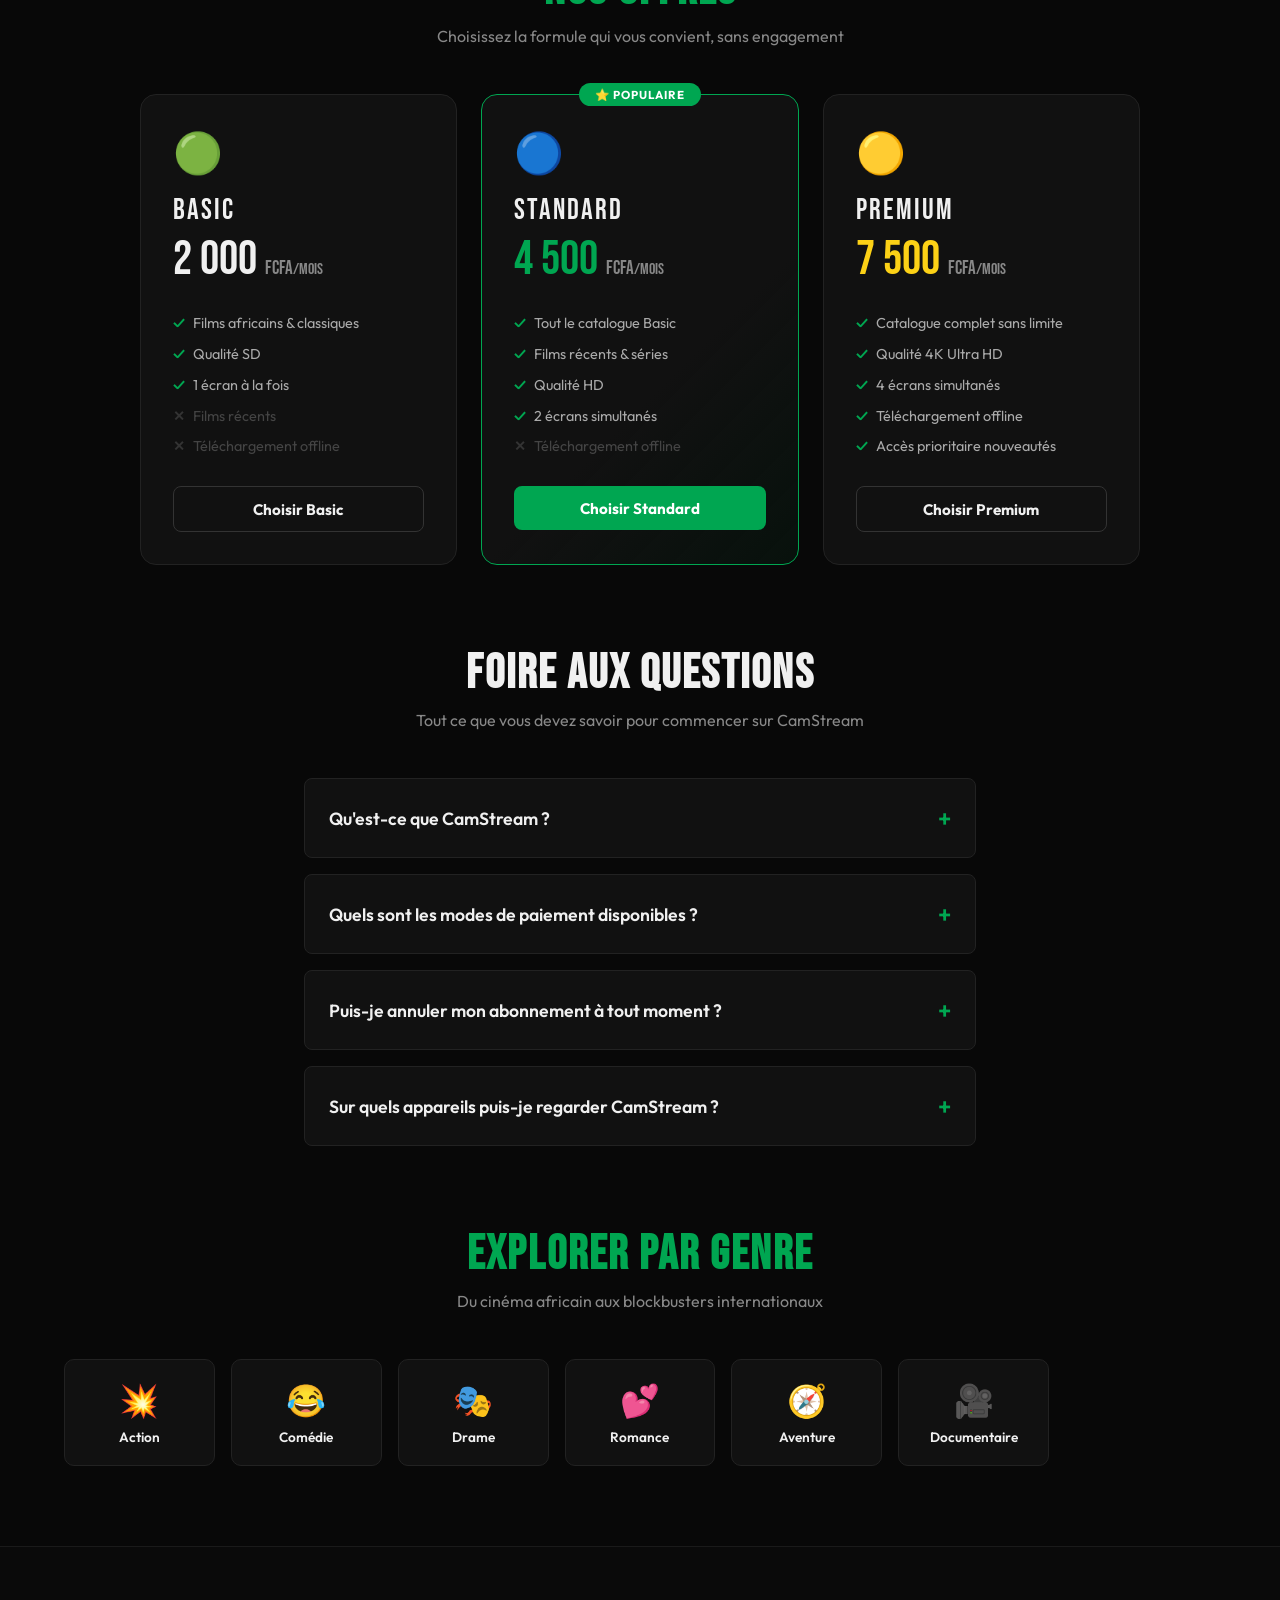
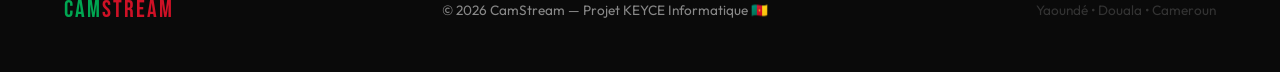
==== commit d74863f1: "Feat: Integration de la charte graphique, corrections i18n et mise a jour de l'entite Film" ====
--- a/src/main/resources/templates/index.html
+++ b/src/main/resources/templates/index.html
@@ -15,19 +15,23 @@
             --texte:  #f0f0f0;
             --subtil: #888888;
         }
+
         * { margin:0; padding:0; box-sizing:border-box; }
+
         body {
             background: var(--noir);
             color: var(--texte);
             font-family: 'Outfit', sans-serif;
             overflow-x: hidden;
         }
+
+        /* ===== BARRE CAMEROUN EN HAUT ===== */
         .flag-bar {
             height: 4px;
             background: linear-gradient(90deg, var(--vert) 33.3%, var(--rouge) 33.3%, var(--rouge) 66.6%, var(--jaune) 66.6%);
         }
 
-        /* NAVBAR */
+        /* ===== NAVBAR ===== */
         nav {
             display: flex;
             justify-content: space-between;
@@ -40,279 +44,531 @@
             z-index: 100;
             border-bottom: 1px solid #1a1a1a;
         }
-        .logo { font-family:'Bebas Neue',sans-serif; font-size:2rem; letter-spacing:2px; color:var(--texte); text-decoration:none; }
-        .logo span { color:var(--vert); }
-        .logo em { color:var(--rouge); font-style:normal; }
-        .nav-btns { display:flex; gap:1rem; align-items:center; }
-        .btn { padding:.55rem 1.4rem; border-radius:6px; font-size:.9rem; font-weight:600; text-decoration:none; transition:all .2s; cursor:pointer; border:none; font-family:'Outfit',sans-serif; }
-        .btn-outline { border:1.5px solid #444; color:var(--texte); background:transparent; }
-        .btn-outline:hover { border-color:var(--vert); color:var(--vert); }
-        .btn-green { background:var(--vert); color:white; }
-        .btn-green:hover { background:#00c060; transform:translateY(-1px); }
-
-        /* HERO */
+        .logo {
+            font-family: 'Bebas Neue', sans-serif;
+            font-size: 2rem;
+            letter-spacing: 2px;
+            color: var(--texte);
+            text-decoration: none;
+        }
+        .logo span { color: var(--vert); }
+        .logo em { color: var(--rouge); font-style: normal; }
+        .nav-btns { display: flex; gap: 1rem; align-items: center; }
+        
+        .lang-select {
+            background: rgba(17, 17, 17, 0.8);
+            color: var(--texte);
+            border: 1px solid #444;
+            padding: 0.55rem 1rem;
+            border-radius: 6px;
+            font-size: 0.9rem;
+            font-family: 'Outfit', sans-serif;
+            cursor: pointer;
+            transition: border-color 0.2s;
+        }
+        .lang-select:hover { border-color: var(--vert); }
+
+        .btn {
+            padding: 0.55rem 1.4rem;
+            border-radius: 6px;
+            font-size: 0.9rem;
+            font-weight: 600;
+            text-decoration: none;
+            transition: all 0.2s;
+            cursor: pointer;
+            border: none;
+            font-family: 'Outfit', sans-serif;
+        }
+        .btn-outline {
+            border: 1.5px solid #444;
+            color: var(--texte);
+            background: transparent;
+        }
+        .btn-outline:hover { border-color: var(--vert); color: var(--vert); }
+
+        /* ===== HERO AVEC LE MUR D'IMAGES ANIMÉ ===== */
         .hero {
-            min-height: 92vh;
+            min-height: 75vh;
             display: flex;
             align-items: center;
             padding: 4rem 5%;
             position: relative;
             overflow: hidden;
         }
+        
+        .hero-wall-bg {
+            position: absolute;
+            inset: 0;
+            z-index: 1;
+            display: flex;
+            flex-direction: column;
+            gap: 15px;
+            opacity: 0.15;
+            transform: scale(1.1) rotate(-3deg);
+        }
+        
+        .wall-row {
+            display: flex;
+            gap: 15px;
+            width: max-content;
+        }
+        .row-to-left { animation: moveLeft 45s linear infinite; }
+        .row-to-right { animation: moveRight 45s linear infinite; }
+
+        .wall-row img {
+            width: 220px;
+            height: 125px;
+            object-fit: cover;
+            border-radius: 6px;
+        }
+
+        @keyframes moveLeft {
+            0% { transform: translateX(0); }
+            100% { transform: translateX(-50%); }
+        }
+        @keyframes moveRight {
+            0% { transform: translateX(-50%); }
+            100% { transform: translateX(0); }
+        }
+
         .hero-bg {
             position: absolute;
             inset: 0;
+            z-index: 2;
             background:
-                radial-gradient(ellipse 60% 80% at 70% 50%, rgba(0,166,81,0.08) 0%, transparent 60%),
-                radial-gradient(ellipse 40% 60% at 30% 80%, rgba(206,17,38,0.06) 0%, transparent 50%),
-                radial-gradient(ellipse 50% 50% at 80% 10%, rgba(252,209,22,0.05) 0%, transparent 50%);
+                radial-gradient(ellipse 60% 80% at 70% 50%, rgba(0,166,81,0.12) 0%, transparent 60%),
+                radial-gradient(ellipse 40% 60% at 30% 80%, rgba(206,17,38,0.08) 0%, transparent 50%),
+                radial-gradient(ellipse 50% 50% at 80% 10%, rgba(252,209,22,0.07) 0%, transparent 50%);
         }
         .hero-bg::after {
-            content:'';
-            position:absolute;
-            inset:0;
-            background-image: linear-gradient(rgba(255,255,255,0.02) 1px, transparent 1px), linear-gradient(90deg, rgba(255,255,255,0.02) 1px, transparent 1px);
+            content: '';
+            position: absolute;
+            inset: 0;
+            background-image:
+                linear-gradient(rgba(255,255,255,0.02) 1px, transparent 1px),
+                linear-gradient(90deg, rgba(255,255,255,0.02) 1px, transparent 1px);
             background-size: 60px 60px;
         }
-        .hero-content { position:relative; z-index:2; max-width:650px; }
+        
+        .hero-content {
+            position: relative;
+            z-index: 3;
+            max-width: 800px;
+            margin: 0 auto;
+            text-align: center;
+        }
+
         .hero-badge {
-            display:inline-flex; align-items:center; gap:.5rem;
-            background:rgba(0,166,81,0.1); border:1px solid rgba(0,166,81,0.3);
-            color:var(--vert); padding:.4rem 1rem; border-radius:20px;
-            font-size:.82rem; font-weight:600; letter-spacing:1px; text-transform:uppercase;
-            margin-bottom:1.5rem; animation:fadeUp .6s ease both;
+            display: inline-flex;
+            align-items: center;
+            gap: 0.5rem;
+            background: rgba(0,166,81,0.1);
+            border: 1px solid rgba(0,166,81,0.3);
+            color: var(--vert);
+            padding: 0.4rem 1rem;
+            border-radius: 20px;
+            font-size: 0.82rem;
+            font-weight: 600;
+            letter-spacing: 1px;
+            text-transform: uppercase;
+            margin-bottom: 1.5rem;
+            animation: fadeUp 0.6s ease both;
         }
         .hero h1 {
-            font-family:'Bebas Neue',sans-serif;
-            font-size:clamp(3.5rem,8vw,6.5rem);
-            line-height:.95; letter-spacing:2px; margin-bottom:1.5rem;
-            animation:fadeUp .6s .1s ease both;
-        }
-        .hero h1 .line-vert  { color:var(--vert);  display:block; }
-        .hero h1 .line-blanc { color:var(--texte); display:block; }
-        .hero h1 .line-rouge { color:var(--rouge); display:block; }
-        .hero-desc { font-size:1.1rem; color:#aaa; line-height:1.7; margin-bottom:2rem; max-width:500px; animation:fadeUp .6s .2s ease both; }
-        .hero-cta { display:flex; gap:1rem; flex-wrap:wrap; animation:fadeUp .6s .3s ease both; }
-        .btn-hero { padding:.85rem 2rem; font-size:1rem; font-weight:700; border-radius:8px; text-decoration:none; transition:all .2s; border:none; cursor:pointer; font-family:'Outfit',sans-serif; }
-        .btn-hero-primary { background:var(--vert); color:white; }
-        .btn-hero-primary:hover { background:#00c060; transform:translateY(-2px); box-shadow:0 8px 24px rgba(0,166,81,.3); }
-        .btn-hero-secondary { background:transparent; color:var(--texte); border:1.5px solid #333; }
-        .btn-hero-secondary:hover { border-color:#fff; transform:translateY(-2px); }
-
-        /* MINI CARDS HERO */
-        .hero-films { position:absolute; right:5%; top:50%; transform:translateY(-50%); display:grid; grid-template-columns:1fr 1fr; gap:1rem; z-index:2; animation:fadeLeft .8s .4s ease both; }
-        @media(max-width:900px){ .hero-films{display:none;} }
-        .mini-card { width:140px; background:#161616; border-radius:10px; overflow:hidden; border:1px solid #222; transition:transform .2s; }
-        .mini-card:hover { transform:scale(1.04); }
-        .mini-card:nth-child(2){ margin-top:2rem; }
-        .mini-card:nth-child(4){ margin-top:-2rem; }
-        .mini-poster { height:90px; display:flex; align-items:center; justify-content:center; font-size:2.5rem; }
-        .mini-info { padding:.6rem; }
-        .mini-title { font-size:.75rem; font-weight:600; margin-bottom:.2rem; white-space:nowrap; overflow:hidden; text-overflow:ellipsis; }
-        .mini-badge { font-size:.65rem; padding:.1rem .4rem; border-radius:3px; display:inline-block; }
-        .badge-basic    { background:rgba(0,166,81,.2);  color:var(--vert); }
-        .badge-standard { background:rgba(0,102,204,.2); color:#4da6ff; }
-        .badge-premium  { background:rgba(252,209,22,.2);color:var(--jaune); }
-
-        /* STATS */
-        .stats { display:flex; gap:3rem; padding:2rem 5%; background:#0e0e0e; border-top:1px solid #1a1a1a; border-bottom:1px solid #1a1a1a; flex-wrap:wrap; justify-content:center; }
-        .stat { text-align:center; }
-        .stat-num { font-family:'Bebas Neue',sans-serif; font-size:2.5rem; color:var(--vert); line-height:1; }
-        .stat-label { font-size:.8rem; color:var(--subtil); text-transform:uppercase; letter-spacing:1px; }
-
-        /* COMMENT CA MARCHE */
-        .section { padding:5rem 5%; }
-        .section-title { font-family:'Bebas Neue',sans-serif; font-size:3rem; letter-spacing:2px; margin-bottom:.5rem; }
-        .section-title span { color:var(--vert); }
-        .section-sub { color:var(--subtil); margin-bottom:3rem; font-size:1rem; }
-
-        .etapes-grid { display:grid; grid-template-columns:repeat(auto-fit,minmax(220px,1fr)); gap:2rem; max-width:1000px; }
-        .etape-card {
-            background:#111; border:1px solid #1e1e1e; border-radius:16px;
-            padding:2rem; position:relative; text-align:center;
-            transition:transform .2s, border-color .2s;
-        }
-        .etape-card:hover { transform:translateY(-4px); border-color:#2a2a2a; }
-        .etape-num {
-            position:absolute; top:-16px; left:50%; transform:translateX(-50%);
-            width:32px; height:32px; background:var(--vert); border-radius:50%;
-            display:flex; align-items:center; justify-content:center;
-            font-family:'Bebas Neue',sans-serif; font-size:1.1rem; color:white;
-        }
-        .etape-icon { font-size:2.5rem; margin:1rem 0 .8rem; }
-        .etape-titre { font-weight:700; font-size:1rem; margin-bottom:.5rem; }
-        .etape-desc { color:var(--subtil); font-size:.88rem; line-height:1.6; }
-
-        /* OFFRES */
-        .offres-grid { display:grid; grid-template-columns:repeat(auto-fit,minmax(260px,1fr)); gap:1.5rem; max-width:900px; }
-        .offre-card { background:#111; border:1px solid #222; border-radius:16px; padding:2rem; position:relative; transition:transform .2s, border-color .2s; }
-        .offre-card:hover { transform:translateY(-6px); }
-        .offre-card.populaire { border-color:var(--vert); background:linear-gradient(135deg,#111 60%,rgba(0,166,81,.06)); }
-        .pop-badge { position:absolute; top:-12px; left:50%; transform:translateX(-50%); background:var(--vert); color:white; font-size:.72rem; font-weight:700; padding:.25rem 1rem; border-radius:20px; letter-spacing:1px; text-transform:uppercase; }
-        .offre-icon { font-size:2.5rem; margin-bottom:1rem; }
-        .offre-nom { font-family:'Bebas Neue',sans-serif; font-size:1.8rem; letter-spacing:2px; }
-        .offre-prix { font-family:'Bebas Neue',sans-serif; font-size:3rem; line-height:1; margin:.5rem 0; }
-        .offre-prix .devise { font-size:1.2rem; color:var(--subtil); }
-        .offre-prix .periode { font-size:1rem; color:var(--subtil); }
-        .offre-features { list-style:none; margin:1.5rem 0; }
-        .offre-features li { padding:.4rem 0; color:#aaa; font-size:.9rem; display:flex; align-items:center; gap:.5rem; }
-        .offre-features li::before { content:"✓"; color:var(--vert); font-weight:bold; }
-        .offre-features li.off { color:#444; }
-        .offre-features li.off::before { content:"✕"; color:#333; }
-        .offre-btn { display:block; text-align:center; padding:.8rem; border-radius:8px; text-decoration:none; font-weight:700; font-size:.95rem; transition:all .2s; }
-        .offre-btn-green { background:var(--vert); color:white; }
-        .offre-btn-green:hover { background:#00c060; }
-        .offre-btn-outline { border:1.5px solid #333; color:var(--texte); }
-        .offre-btn-outline:hover { border-color:var(--vert); color:var(--vert); }
-
-        /* TEMOIGNAGES */
-        .temoignages-grid { display:grid; grid-template-columns:repeat(auto-fit,minmax(280px,1fr)); gap:1.5rem; }
-        .temoignage-card { background:#111; border:1px solid #1e1e1e; border-radius:16px; padding:1.8rem; transition:transform .2s; }
-        .temoignage-card:hover { transform:translateY(-4px); border-color:#2a2a2a; }
-        .temoignage-stars { color:var(--jaune); font-size:1.1rem; margin-bottom:.8rem; }
-        .temoignage-texte { color:#bbb; font-size:.92rem; line-height:1.7; margin-bottom:1.2rem; font-style:italic; }
-        .temoignage-auteur { display:flex; align-items:center; gap:.8rem; }
-        .temoignage-avatar { width:40px; height:40px; border-radius:50%; background:var(--vert); display:flex; align-items:center; justify-content:center; font-size:1.2rem; flex-shrink:0; }
-        .temoignage-nom { font-weight:700; font-size:.9rem; }
-        .temoignage-ville { color:var(--subtil); font-size:.8rem; }
-
-        /* GENRES */
-        .genres { padding:0 5% 5rem; }
-        .genres-grid { display:grid; grid-template-columns:repeat(auto-fill,minmax(140px,1fr)); gap:1rem; }
-        .genre-pill { background:#111; border:1px solid #222; border-radius:10px; padding:1.2rem; text-align:center; text-decoration:none; color:var(--texte); transition:all .2s; }
-        .genre-pill:hover { border-color:var(--vert); background:rgba(0,166,81,.08); transform:translateY(-2px); }
-        .genre-pill .genre-icon { font-size:2rem; display:block; margin-bottom:.4rem; }
-        .genre-pill .genre-nom { font-size:.85rem; font-weight:600; }
-
-        /* CTA FINAL */
-        .cta-final {
-            margin: 0 5% 5rem;
-            background: linear-gradient(135deg, rgba(0,166,81,.1), rgba(206,17,38,.05));
-            border: 1px solid rgba(0,166,81,.2);
+            font-family: 'Bebas Neue', sans-serif;
+            font-size: clamp(3.5rem, 7vw, 5.5rem);
+            line-height: 0.95;
+            letter-spacing: 2px;
+            margin-bottom: 1.5rem;
+            animation: fadeUp 0.6s 0.1s ease both;
+        }
+        .hero h1 span { display: inline-block; margin: 0 10px; }
+        .hero h1 .line-vert  { color: var(--vert); }
+        .hero h1 .line-blanc { color: var(--texte); }
+        .hero h1 .line-rouge { color: var(--rouge); }
+        
+        .hero-desc {
+            font-size: 1.2rem;
+            color: #aaa;
+            line-height: 1.7;
+            margin-bottom: 2rem;
+            animation: fadeUp 0.6s 0.2s ease both;
+        }
+        .hero-cta {
+            display: flex;
+            gap: 1rem;
+            justify-content: center;
+            flex-wrap: wrap;
+            animation: fadeUp 0.6s 0.3s ease both;
+        }
+        .btn-hero {
+            padding: 0.85rem 2rem;
+            font-size: 1rem;
+            font-weight: 700;
+            border-radius: 8px;
+            text-decoration: none;
+            transition: all 0.2s;
+            border: none;
+            cursor: pointer;
+            font-family: 'Outfit', sans-serif;
+        }
+        .btn-hero-primary { background: var(--vert); color: white; }
+        .btn-hero-primary:hover { background: #00c060; transform: translateY(-2px); box-shadow: 0 8px 24px rgba(0,166,81,0.3); }
+        .btn-hero-secondary { background: transparent; color: var(--texte); border: 1.5px solid #333; }
+        .btn-hero-secondary:hover { border-color: #fff; transform: translateY(-2px); }
+
+        /* ===== STATS ===== */
+        .stats {
+            display: flex;
+            gap: 3rem;
+            padding: 2.5rem 5%;
+            background: #0e0e0e;
+            border-top: 1px solid #1a1a1a;
+            border-bottom: 1px solid #1a1a1a;
+            flex-wrap: wrap;
+            justify-content: center;
+        }
+        .stat { text-align: center; }
+        .stat-num {
+            font-family: 'Bebas Neue', sans-serif;
+            font-size: 2.5rem;
+            color: var(--vert);
+            line-height: 1;
+        }
+        .stat-label { font-size: 0.8rem; color: var(--subtil); text-transform: uppercase; letter-spacing: 1px; }
+
+        /* ===== SECTION TENDANCES (STYLE NETFLIX TOP 3) ===== */
+        .trends-container {
+            display: flex;
+            justify-content: center;
+            gap: 4rem;
+            flex-wrap: wrap;
+            margin-top: 2rem;
+        }
+        .trend-card {
+            position: relative;
+            width: 240px;
+            height: 340px;
+            display: flex;
+            align-items: flex-end;
+        }
+        .trend-number {
+            font-family: 'Bebas Neue', sans-serif;
+            font-size: 14rem;
+            line-height: 0.75;
+            position: absolute;
+            left: -45px;
+            bottom: -15px;
+            z-index: 1;
+            color: var(--noir);
+            -webkit-text-stroke: 4px #555;
+            transition: -webkit-text-stroke 0.3s;
+            user-select: none;
+        }
+        .trend-card:hover .trend-number {
+            -webkit-text-stroke: 4px var(--vert);
+        }
+        .trend-img-wrapper {
+            width: 100%;
+            height: 100%;
+            border-radius: 8px;
+            overflow: hidden;
+            position: relative;
+            z-index: 2;
+            border: 1px solid #222;
+            box-shadow: 0 10px 30px rgba(0,0,0,0.5);
+            transition: transform 0.3s, border-color 0.3s;
+        }
+        .trend-card:hover .trend-img-wrapper {
+            transform: translateY(-10px) scale(1.02);
+            border-color: var(--vert);
+        }
+        .trend-img-wrapper img {
+            width: 100%;
+            height: 100%;
+            object-fit: cover;
+        }
+
+        /* ===== OFFRES ===== */
+        .section { padding: 5rem 5%; }
+        .section-title {
+            font-family: 'Bebas Neue', sans-serif;
+            font-size: 3rem;
+            letter-spacing: 2px;
+            margin-bottom: 0.5rem;
+            text-align: center;
+        }
+        .section-title span { color: var(--vert); }
+        .section-sub { color: var(--subtil); margin-bottom: 3rem; font-size: 1rem; text-align: center; }
+
+        .offres-grid {
+            display: grid;
+            grid-template-columns: repeat(auto-fit, minmax(260px, 1fr));
+            gap: 1.5rem;
+            max-width: 1000px;
+            margin: 0 auto;
+        }
+        .offre-card {
+            background: #111;
+            border: 1px solid #222;
+            border-radius: 16px;
+            padding: 2rem;
+            position: relative;
+            transition: transform 0.2s, border-color 0.2s;
+        }
+        .offre-card:hover { transform: translateY(-6px); }
+        .offre-card.populaire {
+            border-color: var(--vert);
+            background: linear-gradient(135deg, #111 60%, rgba(0,166,81,0.06));
+        }
+        .pop-badge {
+            position: absolute;
+            top: -12px;
+            left: 50%;
+            transform: translateX(-50%);
+            background: var(--vert);
+            color: white;
+            font-size: 0.72rem;
+            font-weight: 700;
+            padding: 0.25rem 1rem;
             border-radius: 20px;
-            padding: 4rem 3rem;
+            letter-spacing: 1px;
+            text-transform: uppercase;
+        }
+        .offre-icon { font-size: 2.5rem; margin-bottom: 1rem; }
+        .offre-nom { font-family: 'Bebas Neue', sans-serif; font-size: 1.8rem; letter-spacing: 2px; }
+        .offre-prix {
+            font-family: 'Bebas Neue', sans-serif;
+            font-size: 3rem;
+            line-height: 1;
+            margin: 0.5rem 0;
+        }
+        .offre-prix .devise { font-size: 1.2rem; color: var(--subtil); }
+        .offre-prix .periode { font-size: 1rem; color: var(--subtil); }
+        .offre-features { list-style: none; margin: 1.5rem 0; }
+        .offre-features li {
+            padding: 0.4rem 0;
+            color: #aaa;
+            font-size: 0.9rem;
+            display: flex;
+            align-items: center;
+            gap: 0.5rem;
+        }
+        .offre-features li::before { content: "✓"; color: var(--vert); font-weight: bold; }
+        .offre-features li.off { color: #444; }
+        .offre-features li.off::before { content: "✕"; color: #333; }
+        .offre-btn {
+            display: block;
             text-align: center;
-        }
-        .cta-final h2 { font-family:'Bebas Neue',sans-serif; font-size:clamp(2rem,5vw,3.5rem); letter-spacing:2px; margin-bottom:1rem; }
-        .cta-final p { color:#aaa; margin-bottom:2rem; font-size:1.05rem; }
-
-        /* FOOTER */
-        footer { background:#0a0a0a; border-top:1px solid #1a1a1a; padding:3rem 5%; }
-        .footer-content { display:flex; justify-content:space-between; align-items:center; flex-wrap:wrap; gap:1rem; margin-bottom:2rem; }
-        .footer-links { display:flex; gap:2rem; flex-wrap:wrap; }
-        .footer-links a { color:var(--subtil); text-decoration:none; font-size:.85rem; transition:color .2s; }
-        .footer-links a:hover { color:var(--vert); }
-        .footer-bottom { border-top:1px solid #1a1a1a; padding-top:1.5rem; display:flex; justify-content:space-between; flex-wrap:wrap; gap:1rem; }
-        footer p { color:var(--subtil); font-size:.85rem; }
-        .villes { display:flex; gap:1rem; flex-wrap:wrap; }
-        .ville-tag { background:#1a1a1a; color:#666; padding:.2rem .7rem; border-radius:4px; font-size:.75rem; }
-
-        @keyframes fadeUp { from{opacity:0;transform:translateY(24px)} to{opacity:1;transform:translateY(0)} }
-        @keyframes fadeLeft { from{opacity:0;transform:translateY(-50%) translateX(30px)} to{opacity:1;transform:translateY(-50%) translateX(0)} }
+            padding: 0.8rem;
+            border-radius: 8px;
+            text-decoration: none;
+            font-weight: 700;
+            font-size: 0.95rem;
+            transition: all 0.2s;
+        }
+        .offre-btn-green { background: var(--vert); color: white; }
+        .offre-btn-green:hover { background: #00c060; }
+        .offre-btn-outline { border: 1.5px solid #333; color: var(--texte); }
+        .offre-btn-outline:hover { border-color: var(--vert); color: var(--vert); }
+
+        /* ===== FAQ ACCORDÉON (STYLE MODERNE) ===== */
+        .faq-section {
+            max-width: 800px;
+            margin: 0 auto 5rem;
+            padding: 0 5%;
+        }
+        .faq-item {
+            background: #111;
+            border: 1px solid #222;
+            margin-bottom: 1rem;
+            border-radius: 8px;
+            overflow: hidden;
+        }
+        .faq-question {
+            padding: 1.5rem;
+            font-weight: 600;
+            font-size: 1.1rem;
+            cursor: pointer;
+            display: flex;
+            justify-content: space-between;
+            align-items: center;
+            user-select: none;
+            transition: background 0.2s;
+        }
+        .faq-question:hover {
+            background: #161616;
+        }
+        .faq-toggle {
+            font-size: 1.5rem;
+            transition: transform 0.3s ease;
+            color: var(--vert);
+        }
+        .faq-answer {
+            max-height: 0;
+            overflow: hidden;
+            transition: max-height 0.3s ease, padding 0.3s ease;
+            color: #aaa;
+            font-size: 0.95rem;
+            line-height: 1.6;
+            padding: 0 1.5rem;
+        }
+        .faq-item.active .faq-answer {
+            padding: 0 1.5rem 1.5rem 1.5rem;
+        }
+        .faq-item.active .faq-toggle {
+            transform: rotate(45deg);
+        }
+
+        /* ===== GENRES ===== */
+        .genres { padding: 0 5% 5rem; }
+        .genres-grid {
+            display: grid;
+            grid-template-columns: repeat(auto-fill, minmax(140px, 1fr));
+            gap: 1rem;
+        }
+        .genre-pill {
+            background: #111;
+            border: 1px solid #222;
+            border-radius: 10px;
+            padding: 1.2rem;
+            text-align: center;
+            text-decoration: none;
+            color: var(--texte);
+            transition: all 0.2s;
+        }
+        .genre-pill:hover { border-color: var(--vert); background: rgba(0,166,81,0.08); }
+        .genre-pill .genre-icon { font-size: 2rem; display: block; margin-bottom: 0.4rem; }
+        .genre-pill .genre-nom  { font-size: 0.85rem; font-weight: 600; }
+
+        /* ===== FOOTER ===== */
+        footer {
+            background: #0a0a0a;
+            border-top: 1px solid #1a1a1a;
+            padding: 3rem 5%;
+            display: flex;
+            justify-content: space-between;
+            align-items: center;
+            flex-wrap: wrap;
+            gap: 1rem;
+        }
+        footer .logo { font-size: 1.5rem; }
+        footer p { color: var(--subtil); font-size: 0.85rem; }
+
+        @keyframes fadeUp {
+            from { opacity: 0; transform: translateY(24px); }
+            to   { opacity: 1; transform: translateY(0); }
+        }
     </style>
 </head>
 <body>
 
 <div class="flag-bar"></div>
 
-<!-- NAVBAR -->
 <nav>
     <a class="logo" href="#"><span>Cam</span><em>Stream</em></a>
     <div class="nav-btns">
-        <a th:href="@{/login}"    class="btn btn-outline">Se connecter</a>
-        <a th:href="@{/register}" class="btn btn-green">Commencer</a>
+        <select class="lang-select" onchange="location = this.value;">
+            <option value="?lang=fr" th:selected="${#locale.language == 'fr'}">Français</option>
+            <option value="?lang=en" th:selected="${#locale.language == 'en'}">English</option>
+        </select>
+        <a href="/login" class="btn btn-outline" th:text="#{nav.login}">Se connecter</a>
     </div>
 </nav>
 
-<!-- HERO -->
 <section class="hero">
+    <div class="hero-wall-bg">
+        <div class="wall-row row-to-left">
+            <img src="/images/mboa-banner.jpg"><img src="/images/Batailledeschéries .png"><img src="/images/Lapatried'abord.png"><img src="/images/waka.png"><img src="/images/Beautésauvage.png">
+            <img src="/images/mboa-banner.jpg"><img src="/images/Batailledeschéries .png"><img src="/images/Lapatried'abord.png"><img src="/images/waka.png"><img src="/images/Beautésauvage.png">
+        </div>
+        <div class="wall-row row-to-right">
+            <img src="/images/JournalJennifa.png"><img src="/images/Pakgne.png"><img src="/images/L'accord.png"><img src="/images/Malia.png"><img src="/images/Theplan.png">
+            <img src="/images/JournalJennifa.png"><img src="/images/Pakgne.png"><img src="/images/L'accord.png"><img src="/images/Malia.png"><img src="/images/Theplan.png">
+        </div>
+        <div class="wall-row row-to-left">
+            <img src="/images/aya.png"><img src="/images/.Blackpantherpng.png"><img src="/images/mboa-banner.jpg"><img src="/images/waka.png"><img src="/images/Theplan.png">
+            <img src="/images/aya.png"><img src="/images/.Blackpantherpng.png"><img src="/images/mboa-banner.jpg"><img src="/images/waka.png"><img src="/images/Theplan.png">
+        </div>
+    </div>
+
     <div class="hero-bg"></div>
+    
     <div class="hero-content">
-        <div class="hero-badge">🇨🇲 Plateforme 100% Camerounaise</div>
+        <div class="hero-badge" th:text="#{hero.badge}">🇨🇲 Plateforme 100% Camerounaise</div>
         <h1>
-            <span class="line-vert">Films.</span>
-            <span class="line-blanc">Séries.</span>
-            <span class="line-rouge">Culture.</span>
+            <span class="line-vert" th:text="#{hero.title.movies}">Films.</span>
+            <span class="line-blanc" th:text="#{hero.title.series}">Séries.</span>
+            <span class="line-rouge" th:text="#{hero.title.culture}">Culture.</span>
         </h1>
-        <p class="hero-desc">
-            Découvrez le meilleur du cinéma africain et mondial.
-            Des abonnements à partir de <strong style="color:var(--vert)">2 000 FCFA/mois</strong>,
-            sans engagement, payable depuis Yaoundé ou Douala.
+        <p class="hero-desc" th:utext="#{hero.desc}">
+            Découvrez le meilleur du cinéma africain et mondial. 
+            Des abonnements à partir de <strong style="color:var(--vert)">2 000 FCFA/mois</strong>, 
+            sans engagement.
         </p>
         <div class="hero-cta">
-            <a th:href="@{/register}" class="btn-hero btn-hero-primary">🚀 Démarrer maintenant</a>
-            <a th:href="@{/login}"    class="btn-hero btn-hero-secondary">Se connecter</a>
-        </div>
-    </div>
-    <div class="hero-films">
-        <div class="mini-card">
-            <div class="mini-poster" style="background:linear-gradient(135deg,#1a2a1a,#0d1f0d);">🌍</div>
-            <div class="mini-info"><div class="mini-title">Mboa</div><span class="mini-badge badge-basic">BASIC</span></div>
-        </div>
-        <div class="mini-card">
-            <div class="mini-poster" style="background:linear-gradient(135deg,#1a1a2a,#0d0d1f);">⚔️</div>
-            <div class="mini-info"><div class="mini-title">Black Panther</div><span class="mini-badge badge-standard">STANDARD</span></div>
-        </div>
-        <div class="mini-card">
-            <div class="mini-poster" style="background:linear-gradient(135deg,#2a1a1a,#1f0d0d);">👑</div>
-            <div class="mini-info"><div class="mini-title">Wakanda Forever</div><span class="mini-badge badge-premium">PREMIUM</span></div>
-        </div>
-        <div class="mini-card">
-            <div class="mini-poster" style="background:linear-gradient(135deg,#1a2a2a,#0d1f1f);">🌊</div>
-            <div class="mini-info"><div class="mini-title">La Pirogue</div><span class="mini-badge badge-basic">BASIC</span></div>
+            <a href="/register" class="btn-hero btn-hero-primary" th:text="#{hero.btn.start}">Commencer ></a>
+            <a href="/login"    class="btn-hero btn-hero-secondary" th:text="#{nav.login}">Se connecter</a>
         </div>
     </div>
 </section>
 
-<!-- STATS -->
 <div class="stats">
-    <div class="stat"><div class="stat-num">8+</div><div class="stat-label">Films disponibles</div></div>
-    <div class="stat"><div class="stat-num">3</div><div class="stat-label">Formules d'abonnement</div></div>
-    <div class="stat"><div class="stat-num">2 000</div><div class="stat-label">FCFA / mois dès</div></div>
-    <div class="stat"><div class="stat-num">🇨🇲</div><div class="stat-label">Made in Cameroun</div></div>
+    <div class="stat">
+        <div class="stat-num">13+</div>
+        <div class="stat-label" th:text="#{stats.movies}">Films disponibles</div>
+    </div>
+    <div class="stat">
+        <div class="stat-num">3</div>
+        <div class="stat-label" th:text="#{stats.plans}">Formules d'abonnement</div>
+    </div>
+    <div class="stat">
+        <div class="stat-num">2 000</div>
+        <div class="stat-label" th:text="#{stats.price}">FCFA / mois dès</div>
+    </div>
+    <div class="stat">
+        <div class="stat-num">🇨🇲</div>
+        <div class="stat-label">Made in Cameroun</div>
+    </div>
 </div>
 
-<!-- COMMENT CA MARCHE -->
+<section class="section" style="padding-bottom: 2rem;">
+    <h2 class="section-title">Tendances Actuelles</h2>
+    <p class="section-sub">Le top des contenus les plus regardés cette semaine au Cameroun</p>
+    
+    <div class="trends-container">
+        <div class="trend-card">
+            <div class="trend-number">1</div>
+            <div class="trend-img-wrapper">
+                <img src="/images/Ewusu.png" alt="Ewusu">
+            </div>
+        </div>
+        <div class="trend-card">
+            <div class="trend-number">2</div>
+            <div class="trend-img-wrapper">
+                <img src="/images/Mboamatanda.png" alt="Mboa Matanda">
+            </div>
+        </div>
+        <div class="trend-card">
+            <div class="trend-number">3</div>
+            <div class="trend-img-wrapper">
+                <img src="/images/MadameMonsieur.png" alt="Madame Monsieur">
+            </div>
+        </div>
+    </div>
+</section>
+
 <section class="section">
-    <h2 class="section-title">Comment ça <span>marche</span></h2>
-    <p class="section-sub">En 3 étapes simples, profitez du streaming</p>
-    <div class="etapes-grid">
-        <div class="etape-card">
-            <div class="etape-num">1</div>
-            <div class="etape-icon">📝</div>
-            <div class="etape-titre">Créez votre compte</div>
-            <div class="etape-desc">Inscrivez-vous en 30 secondes avec votre email. Choisissez votre formule BASIC, STANDARD ou PREMIUM.</div>
-        </div>
-        <div class="etape-card">
-            <div class="etape-num">2</div>
-            <div class="etape-icon">💳</div>
-            <div class="etape-titre">Choisissez votre offre</div>
-            <div class="etape-desc">Dès 2 000 FCFA/mois. Paiement simple, sans engagement. Changez de formule quand vous voulez.</div>
-        </div>
-        <div class="etape-card">
-            <div class="etape-num">3</div>
-            <div class="etape-icon">🎬</div>
-            <div class="etape-titre">Profitez du catalogue</div>
-            <div class="etape-desc">Accédez aux films africains, blockbusters et séries depuis n'importe quel appareil, partout au Cameroun.</div>
-        </div>
-        <div class="etape-card">
-            <div class="etape-num">4</div>
-            <div class="etape-icon">🔄</div>
-            <div class="etape-titre">Sans engagement</div>
-            <div class="etape-desc">Annulez à tout moment. Montez ou descendez d'offre selon vos besoins et votre budget du moment.</div>
-        </div>
-    </div>
-</section>
-
-<!-- OFFRES -->
-<section class="section" style="padding-top:0">
-    <h2 class="section-title">Nos <span>Offres</span></h2>
-    <p class="section-sub">Choisissez la formule qui vous convient, sans engagement</p>
+    <h2 class="section-title"><span th:text="#{offres.title.part1}">Nos</span> <span th:text="#{offres.title.part2}">Offres</span></h2>
+    <p class="section-sub" th:text="#{offres.subtitle}">Choisissez la formule qui vous convient, sans engagement</p>
+
     <div class="offres-grid">
         <div class="offre-card">
             <div class="offre-icon">🟢</div>
             <div class="offre-nom">Basic</div>
-            <div class="offre-prix">2 000 <span class="devise">FCFA</span><span class="periode">/mois</span></div>
+            <div class="offre-prix">
+                2 000 <span class="devise">FCFA</span><span class="periode">/mois</span>
+            </div>
             <ul class="offre-features">
                 <li>Films africains & classiques</li>
                 <li>Qualité SD</li>
@@ -320,13 +576,16 @@
                 <li class="off">Films récents</li>
                 <li class="off">Téléchargement offline</li>
             </ul>
-            <a th:href="@{/register}" class="offre-btn offre-btn-outline">Choisir Basic</a>
-        </div>
+            <a href="/register" class="offre-btn offre-btn-outline">Choisir Basic</a>
+        </div>
+
         <div class="offre-card populaire">
             <div class="pop-badge">⭐ Populaire</div>
             <div class="offre-icon">🔵</div>
             <div class="offre-nom">Standard</div>
-            <div class="offre-prix" style="color:var(--vert)">4 500 <span class="devise">FCFA</span><span class="periode">/mois</span></div>
+            <div class="offre-prix" style="color:var(--vert)">
+                4 500 <span class="devise">FCFA</span><span class="periode">/mois</span>
+            </div>
             <ul class="offre-features">
                 <li>Tout le catalogue Basic</li>
                 <li>Films récents & séries</li>
@@ -334,12 +593,15 @@
                 <li>2 écrans simultanés</li>
                 <li class="off">Téléchargement offline</li>
             </ul>
-            <a th:href="@{/register}" class="offre-btn offre-btn-green">Choisir Standard</a>
-        </div>
+            <a href="/register" class="offre-btn offre-btn-green">Choisir Standard</a>
+        </div>
+
         <div class="offre-card">
             <div class="offre-icon">🟡</div>
             <div class="offre-nom">Premium</div>
-            <div class="offre-prix" style="color:var(--jaune)">7 500 <span class="devise">FCFA</span><span class="periode">/mois</span></div>
+            <div class="offre-prix" style="color:var(--jaune)">
+                7 500 <span class="devise">FCFA</span><span class="periode">/mois</span>
+            </div>
             <ul class="offre-features">
                 <li>Catalogue complet sans limite</li>
                 <li>Qualité 4K Ultra HD</li>
@@ -347,88 +609,97 @@
                 <li>Téléchargement offline</li>
                 <li>Accès prioritaire nouveautés</li>
             </ul>
-            <a th:href="@{/register}" class="offre-btn offre-btn-outline">Choisir Premium</a>
+            <a href="/register" class="offre-btn offre-btn-outline">Choisir Premium</a>
         </div>
     </div>
 </section>
 
-<!-- TEMOIGNAGES -->
-<section class="section" style="padding-top:0">
-    <h2 class="section-title">Ils nous font <span>confiance</span></h2>
-    <p class="section-sub">Des utilisateurs satisfaits partout au Cameroun</p>
-    <div class="temoignages-grid">
-        <div class="temoignage-card">
-            <div class="temoignage-stars">★★★★★</div>
-            <p class="temoignage-texte">"Enfin une plateforme qui propose des films africains de qualité ! Je regarde Mboa avec toute ma famille le week-end. L'abonnement BASIC est très abordable."</p>
-            <div class="temoignage-auteur">
-                <div class="temoignage-avatar">👩</div>
-                <div><div class="temoignage-nom">Marie-Claire Essomba</div><div class="temoignage-ville">📍 Yaoundé, Centre</div></div>
-            </div>
-        </div>
-        <div class="temoignage-card">
-            <div class="temoignage-stars">★★★★★</div>
-            <p class="temoignage-texte">"J'ai upgradé vers PREMIUM pour regarder Wakanda Forever en 4K. La qualité est incroyable ! Je recommande à tous mes collègues au bureau."</p>
-            <div class="temoignage-auteur">
-                <div class="temoignage-avatar">👨</div>
-                <div><div class="temoignage-nom">Rodrigue Tchamda</div><div class="temoignage-ville">📍 Douala, Littoral</div></div>
-            </div>
-        </div>
-        <div class="temoignage-card">
-            <div class="temoignage-stars">★★★★☆</div>
-            <p class="temoignage-texte">"Super application, interface simple et claire. J'apprécie surtout de payer en FCFA sans complications. Le catalogue africain est vraiment bien choisi."</p>
-            <div class="temoignage-auteur">
-                <div class="temoignage-avatar">👩</div>
-                <div><div class="temoignage-nom">Aïcha Bello</div><div class="temoignage-ville">📍 Garoua, Nord</div></div>
-            </div>
+<section class="faq-section">
+    <h2 class="section-title">Foire Aux Questions</h2>
+    <p class="section-sub">Tout ce que vous devez savoir pour commencer sur CamStream</p>
+    
+    <div class="faq-item">
+        <div class="faq-question">
+            <span>Qu'est-ce que CamStream ?</span>
+            <span class="faq-toggle">+</span>
+        </div>
+        <div class="faq-answer">
+            CamStream est une plateforme de streaming 100% camerounaise qui vous donne accès à un vaste catalogue de films, séries, courts-métrages et documentaires locaux et internationaux, directement sur vos écrans.
+        </div>
+    </div>
+
+    <div class="faq-item">
+        <div class="faq-question">
+            <span>Quels sont les modes de paiement disponibles ?</span>
+            <span class="faq-toggle">+</span>
+        </div>
+        <div class="faq-answer">
+            Pour faciliter l'accès au pays, nous intégrons les paiements locaux mobiles les plus populaires : <strong>Orange Money</strong>, <strong>MTN MoMo</strong>, ainsi que les cartes bancaires classiques et PayPal.
+        </div>
+    </div>
+
+    <div class="faq-item">
+        <div class="faq-question">
+            <span>Puis-je annuler mon abonnement à tout moment ?</span>
+            <span class="faq-toggle">+</span>
+        </div>
+        <div class="faq-answer">
+            Oui, absolument. Toutes nos offres sont totalement libres et sans aucun engagement. Vous pouvez stopper ou changer de forfait en un clic depuis votre espace profil, sans frais cachés.
+        </div>
+    </div>
+
+    <div class="faq-item">
+        <div class="faq-question">
+            <span>Sur quels appareils puis-je regarder CamStream ?</span>
+            <span class="faq-toggle">+</span>
+        </div>
+        <div class="faq-answer">
+            Vous pouvez vous connecter via votre ordinateur portable, votre tablette ou votre smartphone. Le nombre d'écrans utilisables en simultané dépend de la formule choisie (Basic, Standard ou Premium).
         </div>
     </div>
 </section>
 
-<!-- GENRES -->
 <section class="genres">
-    <h2 class="section-title">Explorer par <span>Genre</span></h2>
-    <p class="section-sub">Du cinéma africain aux blockbusters internationaux</p>
+    <h2 class="section-title"><span th:text="#{genres.title.part1}">Explorer par</span> <span th:text="#{genres.title.part2}">Genre</span></h2>
+    <p class="section-sub" th:text="#{genres.subtitle}">Du cinéma africain aux blockbusters internationaux</p>
     <div class="genres-grid">
-        <a th:href="@{/login}" class="genre-pill"><span class="genre-icon">💥</span><span class="genre-nom">Action</span></a>
-        <a th:href="@{/login}" class="genre-pill"><span class="genre-icon">😂</span><span class="genre-nom">Comédie</span></a>
-        <a th:href="@{/login}" class="genre-pill"><span class="genre-icon">🎭</span><span class="genre-nom">Drame</span></a>
-        <a th:href="@{/login}" class="genre-pill"><span class="genre-icon">💕</span><span class="genre-nom">Romance</span></a>
-        <a th:href="@{/login}" class="genre-pill"><span class="genre-icon">🧭</span><span class="genre-nom">Aventure</span></a>
-        <a th:href="@{/login}" class="genre-pill"><span class="genre-icon">🎥</span><span class="genre-nom">Documentaire</span></a>
+        <a href="/login" class="genre-pill"><span class="genre-icon">💥</span><span class="genre-nom">Action</span></a>
+        <a href="/login" class="genre-pill"><span class="genre-icon">😂</span><span class="genre-nom">Comédie</span></a>
+        <a href="/login" class="genre-pill"><span class="genre-icon">🎭</span><span class="genre-nom">Drame</span></a>
+        <a href="/login" class="genre-pill"><span class="genre-icon">💕</span><span class="genre-nom">Romance</span></a>
+        <a href="/login" class="genre-pill"><span class="genre-icon">🧭</span><span class="genre-nom">Aventure</span></a>
+        <a href="/login" class="genre-pill"><span class="genre-icon">🎥</span><span class="genre-nom">Documentaire</span></a>
     </div>
 </section>
 
-<!-- CTA FINAL -->
-<div class="cta-final">
-    <h2>Prêt à commencer l'aventure <span style="color:var(--vert)">CamStream</span> ?</h2>
-    <p>Rejoignez des milliers de Camerounais qui profitent déjà du meilleur du streaming africain.</p>
-    <a th:href="@{/register}" class="btn-hero btn-hero-primary" style="font-size:1.1rem; padding:1rem 2.5rem;">
-        🚀 Créer mon compte gratuitement
-    </a>
-</div>
-
-<!-- FOOTER -->
 <footer>
-    <div class="footer-content">
-        <a class="logo" href="#"><span>Cam</span><em>Stream</em></a>
-        <div class="footer-links">
-            <a th:href="@{/login}">Se connecter</a>
-            <a th:href="@{/register}">S'inscrire</a>
-            <a href="#">À propos</a>
-            <a href="#">Contact</a>
-        </div>
-    </div>
-    <div class="footer-bottom">
-        <p>© 2026 CamStream — Projet KEYCE Informatique 🇨🇲</p>
-        <div class="villes">
-            <span class="ville-tag">Yaoundé</span>
-            <span class="ville-tag">Douala</span>
-            <span class="ville-tag">Bafoussam</span>
-            <span class="ville-tag">Garoua</span>
-            <span class="ville-tag">Maroua</span>
-        </div>
-    </div>
+    <a class="logo" href="#"><span>Cam</span><em>Stream</em></a>
+    <p>© 2026 CamStream — Projet KEYCE Informatique 🇨🇲</p>
+    <p style="color:#333;">Yaoundé • Douala • Cameroun</p>
 </footer>
+
+<script>
+    document.querySelectorAll('.faq-question').forEach(item => {
+        item.addEventListener('click', () => {
+            const parent = item.parentElement;
+            const answer = parent.querySelector('.faq-answer');
+            
+            if (parent.classList.contains('active')) {
+                answer.style.maxHeight = null;
+                parent.classList.remove('active');
+            } else {
+                // Ferme les autres accordéons ouverts (optionnel, style clean)
+                document.querySelectorAll('.faq-item').forEach(child => {
+                    child.classList.remove('active');
+                    child.querySelector('.faq-answer').style.maxHeight = null;
+                });
+                
+                parent.classList.add('active');
+                answer.style.maxHeight = answer.scrollHeight + "px";
+            }
+        });
+    });
+</script>
 
 </body>
 </html>
